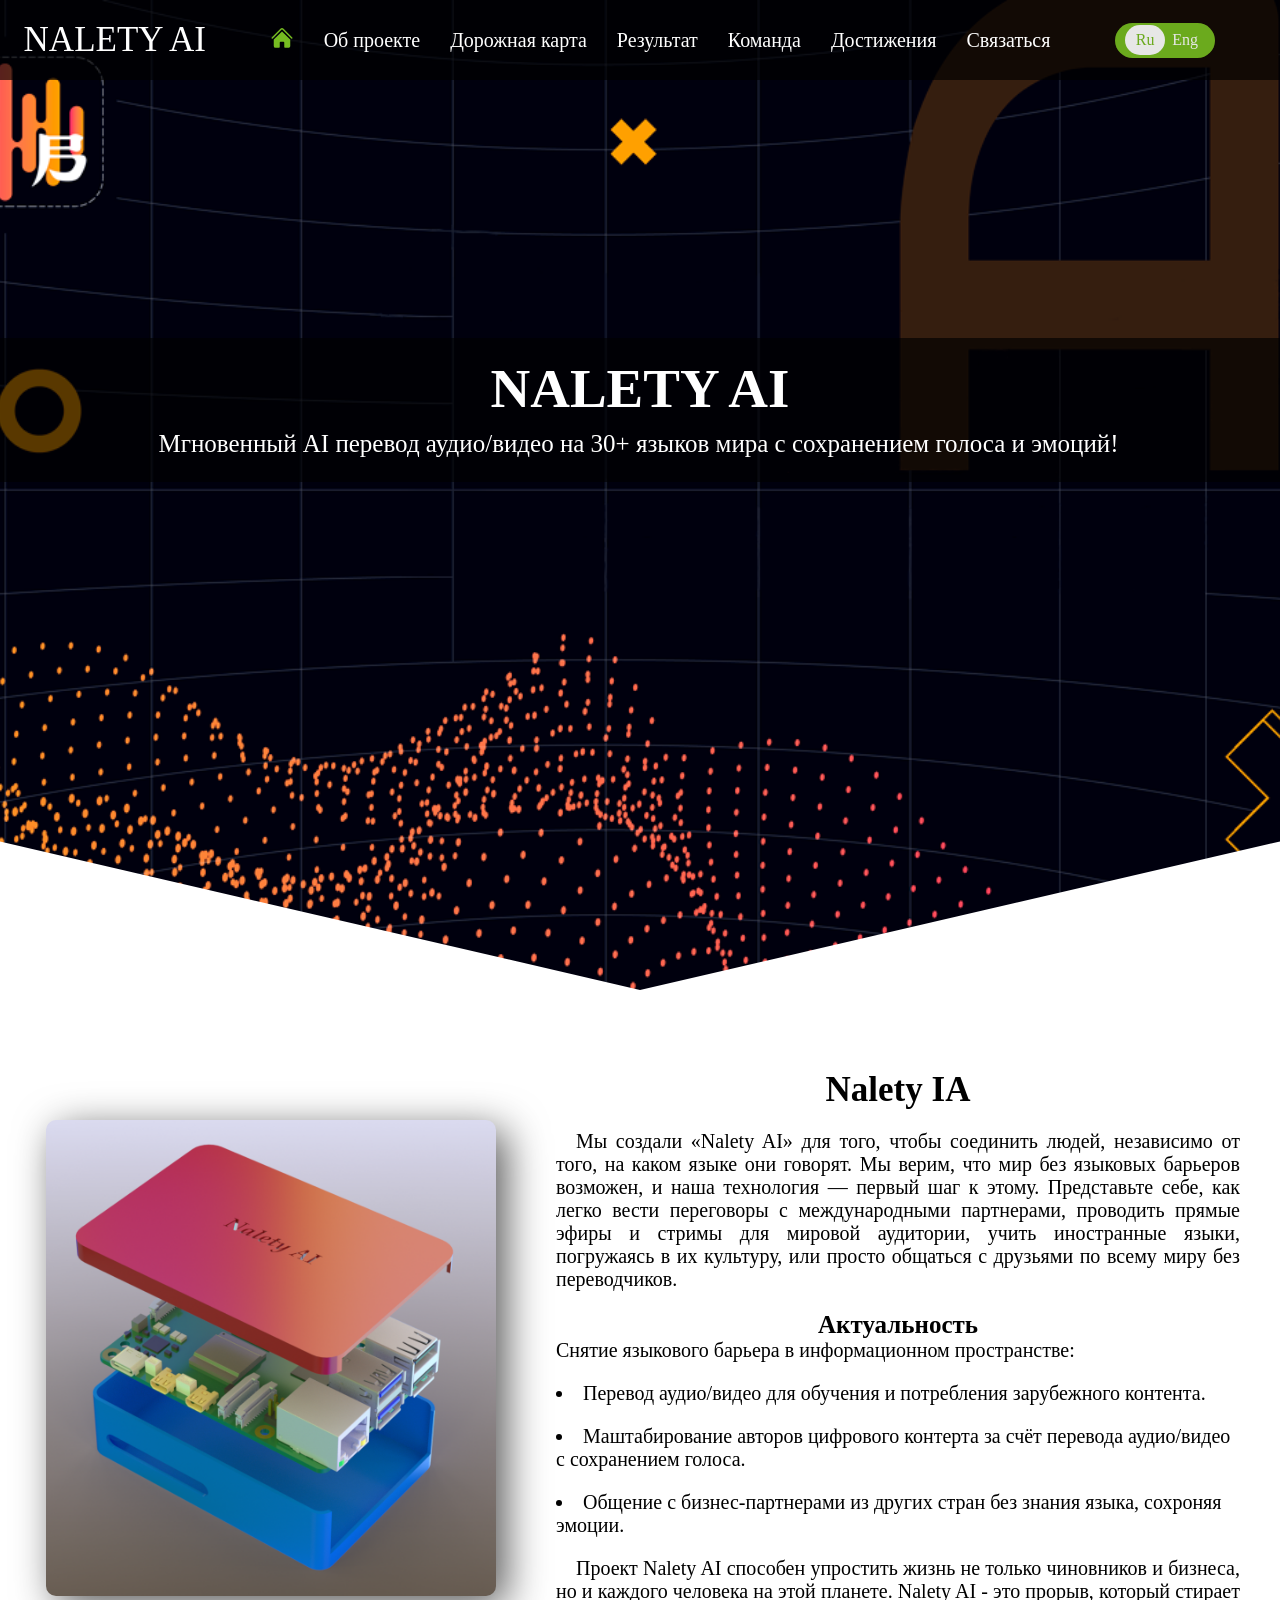
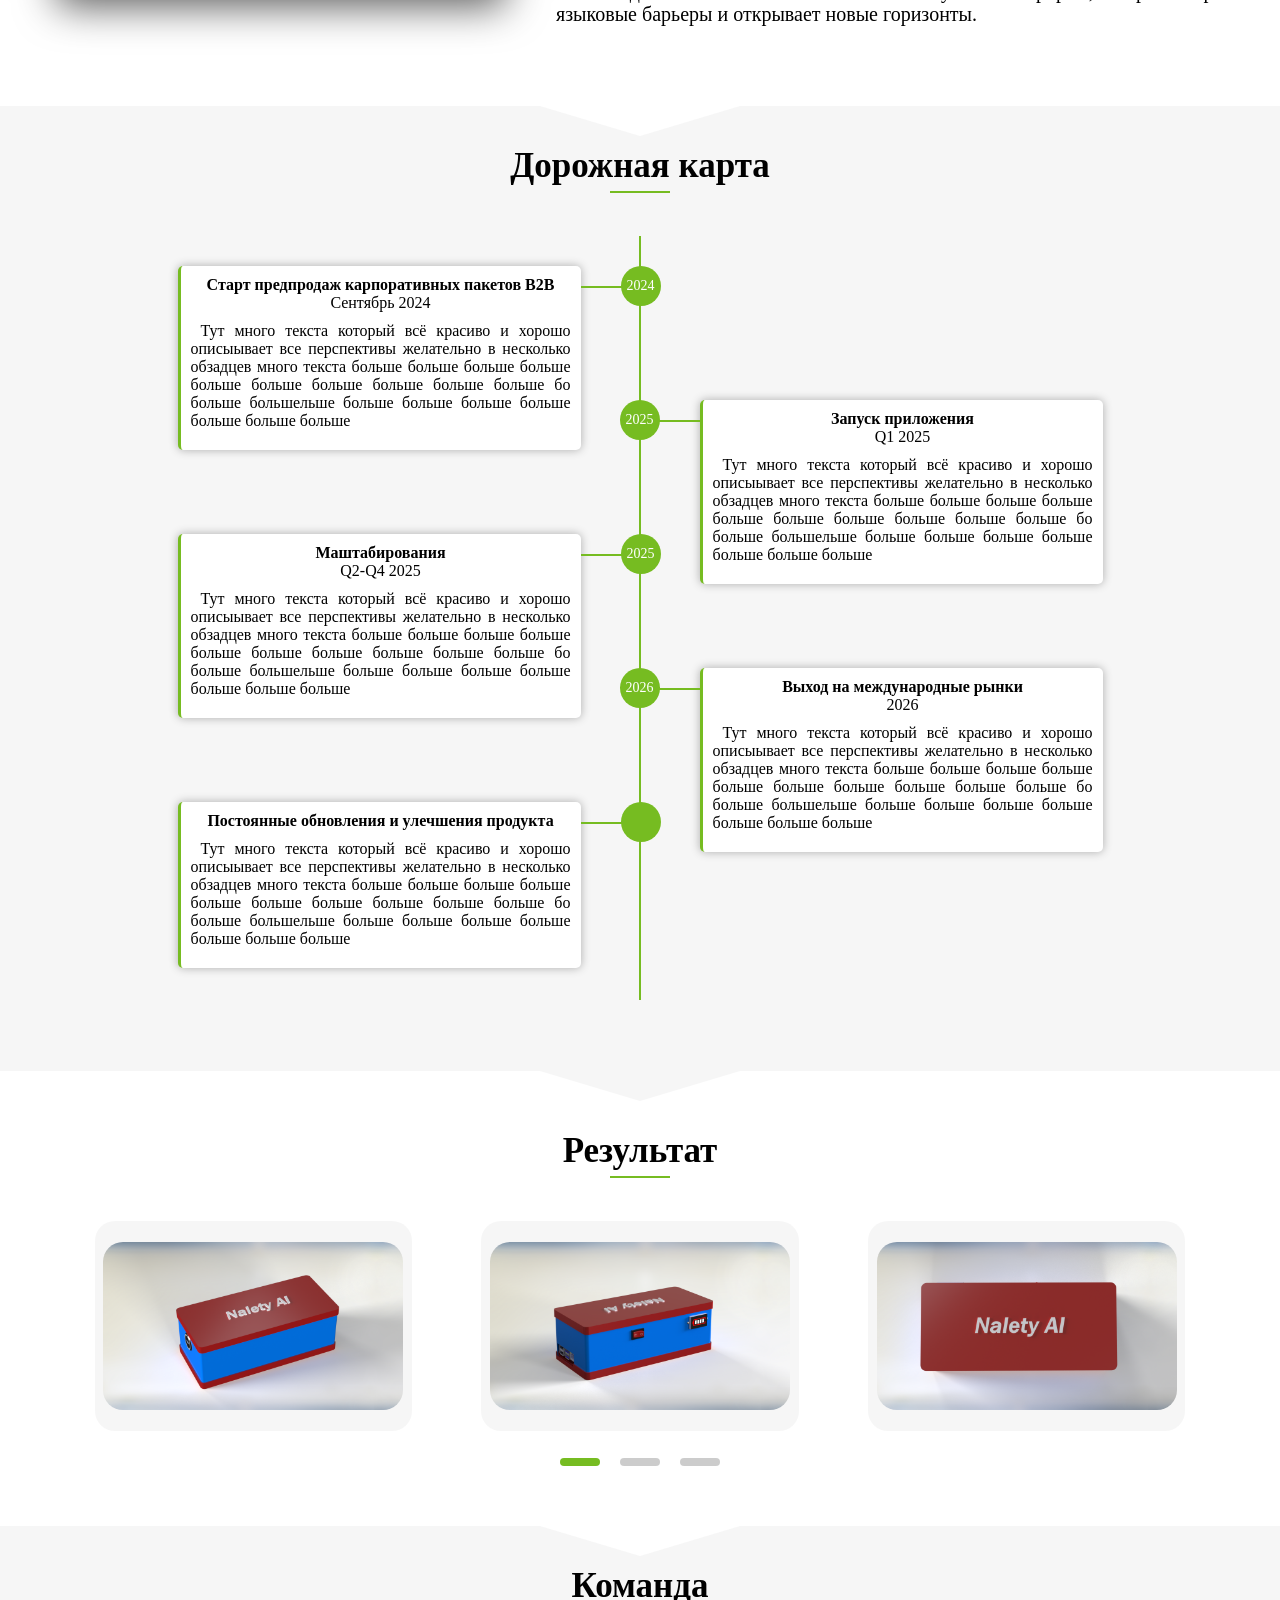
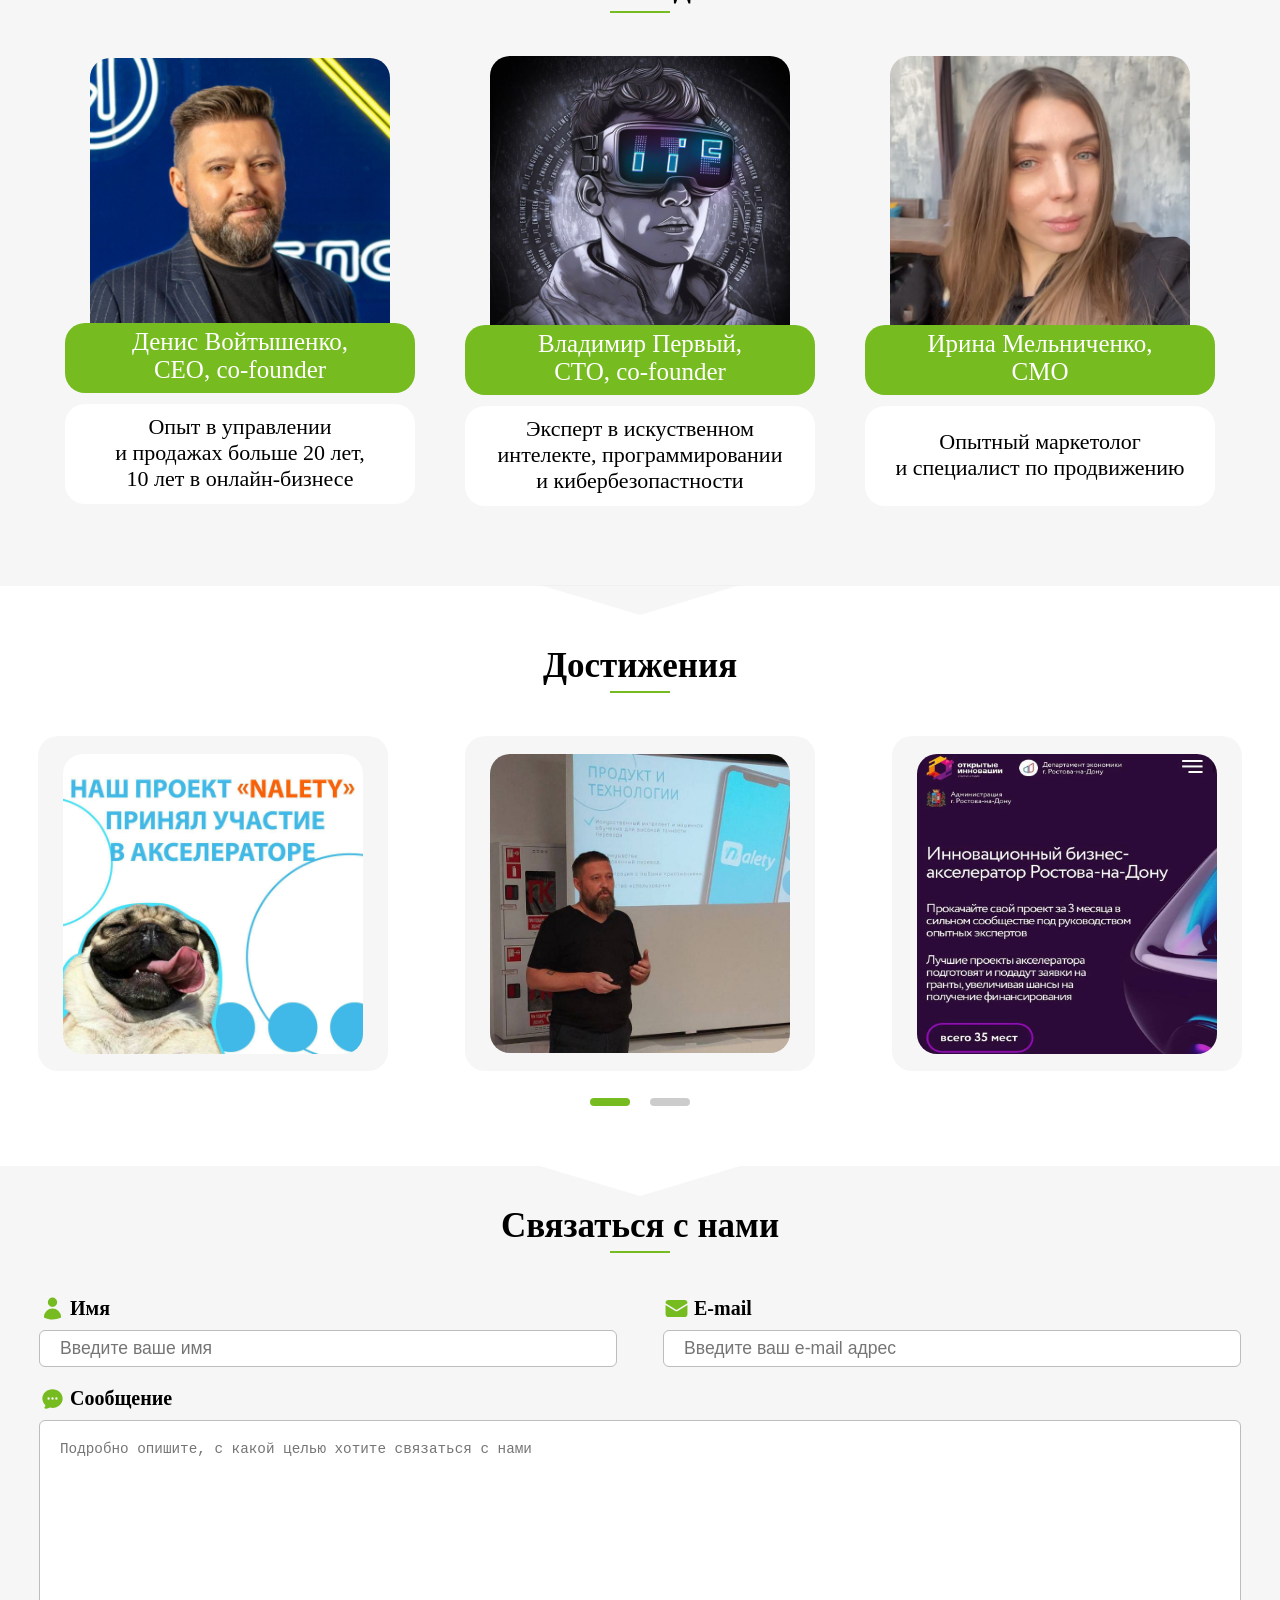
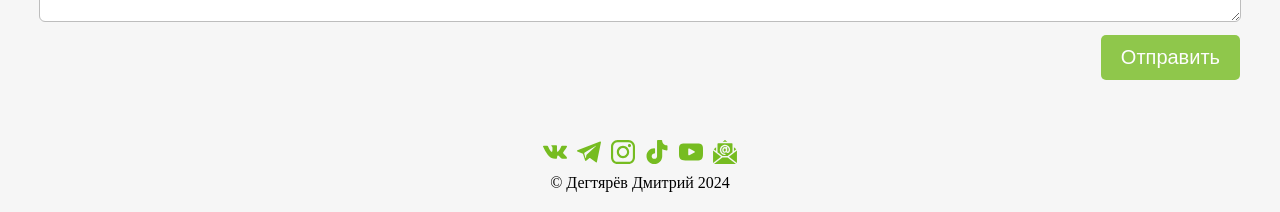
==== nalety.html @ 66f190ee "1.0" ====
<!DOCTYPE html>
<html lang="ru">

<head>
<meta charset="UTF-8">
<meta name="viewport"
      content="width=device-width, initial-scale=1.0, user-scalable=no, maximum-scale=1.0, minimum-scale=1.0">
<title>NALETY</title>
<link rel="stylesheet" href="nalety.css"/>
<link href="img/favicon.jpg" rel="shortcut icon" type="image/x-icon"/>
</head>

<body>
<div class="header_top">
<a class="logo center" href="#home">NALETY&nbsp;AI</a>
<nav class="navigation">
<ul class="menu center">
<li class="menu_element center"><a class ="menu_link active" href="#home">
<svg xmlns="http://www.w3.org/2000/svg" viewBox="0 0 24 24" fill="currentColor" class="size-6 home">
  <path d="M11.47 3.841a.75.75 0 0 1 1.06 0l8.69 8.69a.75.75 0 1 0 1.06-1.061l-8.689-8.69a2.25 2.25 0 0 0-3.182 0l-8.69 8.69a.75.75 0 1 0 1.061 1.06l8.69-8.689Z" />
  <path d="m12 5.432 8.159 8.159c.03.03.06.058.091.086v6.198c0 1.035-.84 1.875-1.875 1.875H15a.75.75 0 0 1-.75-.75v-4.5a.75.75 0 0 0-.75-.75h-3a.75.75 0 0 0-.75.75V21a.75.75 0 0 1-.75.75H5.625a1.875 1.875 0 0 1-1.875-1.875v-6.198a2.29 2.29 0 0 0 .091-.086L12 5.432Z" />
</svg>
</a></li>
<li class="menu_element center"><a class ="menu_link" href="#about_project">Об&nbsp;проекте</a></li>
<li class="menu_element center"><a class ="menu_link" href="#map">Дорожная карта</a></li>
<li class="menu_element center"><a class ="menu_link" href="#result">Результат</a></li>
<li class="menu_element center"><a class ="menu_link" href="">Команда</a></li>
<li class="menu_element center"><a class ="menu_link" href="#achievements">Достижения</a></li>
<li class="menu_element center"><a class ="menu_link" href="#contact">Связаться</a></li>
</ul>
</nav>
<div class="switcher_wrapper center">
<input type="checkbox" id="lang" checked />
<label for="lang" class="switcher">
<span>Ru</span>
<span>Eng</span>
</label>
</div>
</div>

<header class="header" id="home">

<div class="header_center">
<div class="header_wrapper">
<h1 class="name">NALETY AI</h1>
<p class="description">Мгновенный AI перевод аудио/видео на 30+ языков мира с сохранением голоса и эмоций!</p>
</div>
</div>
</header>

<section class="about_project" id="about_project">
<div class="left center"><img src="img/project.png" alt="Фото проекта" class="project_img"/></div>
<div class="right">
<h2 class="about_project_title center">Nalety IA</h2>
<p class="about_project_description">  Мы создали «Nalety AI» для того, чтобы соединить людей, независимо от того, на каком языке они говорят. Мы верим, что мир без языковых барьеров возможен, и наша технология — первый шаг к этому. Представьте себе, как легко вести переговоры с международными партнерами, проводить прямые эфиры и стримы для мировой аудитории, учить иностранные языки, погружаясь в их культуру, или просто общаться с друзьями по всему миру без переводчиков.</p>
<b class="project_relevance center">Актуальность</b>
<p class="relevance_description">Снятие языкового барьера в информационном пространстве:</p>
<ul class="relevance_list">
<li class="relevance_element">Перевод аудио/видео для обучения и потребления зарубежного контента.</li>
<li class="relevance_element">Маштабирование авторов цифрового контерта за счёт перевода аудио/видео с сохранением голоса.</li>
<li class="relevance_element">Общение с бизнес-партнерами из других стран без знания языка, сохроняя эмоции.</li>
</ul>
<p class="about_project_description">Проект Nalety AI способен упростить жизнь не только чиновников и бизнеса, но и каждого человека на этой планете. Nalety AI - это прорыв, который стирает языковые барьеры и открывает новые горизонты.</p>
</div>
</section>

<section class="map grey" id="map">
<h2 class="second_title">Дорожная карта</h2>
<div class="map_wrapper center">
<div class="map_element left" data-year="2024">
<b class="center">Старт предпродаж карпоративных пакетов B2B</b>
<div class="map_data center">Cентябрь 2024</div>
<div class="map_content">Тут много текста который всё красиво и хорошо описыывает все перспективы желательно в несколько обзадцев много текста больше больше больше больше больше больше больше больше больше больше бо больше большельше больше больше больше больше больше больше больше</div>
</div>
<div class="map_element right" data-year="2025">
<b class="center">Запуск приложения</b>
<div class="map_data center">Q1 2025</div>
<div class="map_content">Тут много текста который всё красиво и хорошо описыывает все перспективы желательно в несколько обзадцев много текста больше больше больше больше больше больше больше больше больше больше бо больше большельше больше больше больше больше больше больше больше</div>
</div>
<div class="map_element left" data-year="2025">
<b class="center">Маштабирования</b>
<div class="map_data center">Q2-Q4 2025</div>
<div class="map_content">Тут много текста который всё красиво и хорошо описыывает все перспективы желательно в несколько обзадцев много текста больше больше больше больше больше больше больше больше больше больше бо больше большельше больше больше больше больше больше больше больше</div>
</div>
<div class="map_element right" data-year="2026">
<b class="center">Выход на международные рынки</b>
<div class="map_data center">2026</div>
<div class="map_content">Тут много текста который всё красиво и хорошо описыывает все перспективы желательно в несколько обзадцев много текста больше больше больше больше больше больше больше больше больше больше бо больше большельше больше больше больше больше больше больше больше</div>
</div>
<div class="map_element left" data-year="">
<b class="center">Постоянные обновления и улечшения продукта</b>
<div class="map_data center"></div>
<div class="map_content">Тут много текста который всё красиво и хорошо описыывает все перспективы желательно в несколько обзадцев много текста больше больше больше больше больше больше больше больше больше больше бо больше большельше больше больше больше больше больше больше больше</div>
</div>
</div>
</section>

<section class="result" id="result">
<h2 class="second_title">Результат</h2>
<div class="result_list slider">
<input type="radio" class="slider_input" id="slider_result1" name="slider_result" checked />
<input type="radio" class="slider_input" id="slider_result2" name="slider_result"/>
<input type="radio" class="slider_input" id="slider_result3" name="slider_result"/>
<div class="result_view slider_wrapper">
<a href="img/result1.png" target="_blank" class="result_element slider_link center"><img class="result_img slider_img" src="img/result1.png" alt=""></a>
<a href="img/result2.png" target="_blank" class="result_element slider_link center"><img class="result_img slider_img" src="img/result2.png" alt=""></a>
<a href="img/result3.png" target="_blank" class="result_element slider_link center"><img class="result_img slider_img" src="img/result3.png" alt=""></a>
</div>
<div class="result_view slider_wrapper">
<a href="img/result4.png" target="_blank" class="result_element slider_link center"><img class="result_img slider_img" src="img/result4.png" alt=""></a>
<a href="img/result5.png" target="_blank" class="result_element slider_link center"><img class="result_img slider_img" src="img/result5.png" alt=""></a>
<a href="img/result6.png" target="_blank" class="result_element slider_link center"><img class="result_img slider_img" src="img/result6.png" alt=""></a>
</div>
<div class="result_view slider_wrapper">
<a href="img/result7.png" target="_blank" class="result_element slider_link center"><img class="result_img slider_img" src="img/result7.png" alt=""></a>
<a href="img/result8.png" target="_blank" class="result_element slider_link center"><img class="result_img slider_img" src="img/result8.png" alt=""></a>
<a href="img/result9.png" target="_blank" class="result_element slider_link center"><img class="result_img slider_img" src="img/result9.png" alt=""></a>
</div>
<div class="slider_controls center">
<label for="slider_result1" class="controls_element"></label>
<label for="slider_result2" class="controls_element"></label>
<label for="slider_result3" class="controls_element"></label>
</div>
</div>
</section>

<section class="team grey">
<h2 class="second_title">Команда</h2>
<div class="team_wrapper center">
<div class="img_wrapper">
<img class="team_img center" src="img/team1.jpg" alt="">
<div class="team_name center">Денис Войтышенко,<br>CEO, co-founder</div>
<div class="team_description">Опыт в управлении<br>и продажах больше 20 лет,<br>10 лет в онлайн-бизнесе</div>
</div>
<div class="img_wrapper">
<img class="team_img" src="img/team2.jpg" alt="">
<div class="team_name center">Владимир Первый,<br>CTO, co-founder</div>
<div class="team_description">Эксперт в искуственном<br>интелекте, программировании<br>и кибербезопастности</div>
</div>
<div class="img_wrapper">
<img class="team_img" src="img/team3.jpg" alt="">
<div class="team_name center">Ирина Мельниченко,<br>CMO</div>
<div class="team_description">Опытный маркетолог<br>и специалист по продвижению</div>
</div>
</div>
</section>

<section class="achievements" id="achievements">
<h2 class="second_title">Достижения</h2>
<div class="achievements_list slider">
<input type="radio" class="slider_input" id="slider_achievements1" name="slider_achievements" checked />
<input type="radio" class="slider_input" id="slider_achievements2" name="slider_achievements"/>
<div class="achievements_view slider_wrapper">
<a href="img/achievements1.jpg" target="_blank" class="achievements_element slider_link center"><img class="achievements_img slider_img" src="img/achievements1.jpg" alt=""></a>
<a href="img/achievements2.jpg" target="_blank" class="achievements_element slider_link center"><img class="achievements_img slider_img" src="img/achievements2.jpg" alt=""></a>
<a href="img/achievements3.jpg" target="_blank" class="achievements_element slider_link center"><img class="achievements_img slider_img" src="img/achievements3.jpg" alt=""></a>
</div>
<div class="achievements_view slider_wrapper">
<a href="img/achievements4.png" target="_blank" class="achievements_element slider_link center"><img class="achievements_img slider_img" src="img/achievements4.png" alt=""></a>
<a href="img/achievements5.png" target="_blank" class="achievements_element slider_link center"><img class="achievements_img slider_img" src="img/achievements5.png" alt=""></a>
<a href="img/achievements6.png" target="_blank" class="achievements_element slider_link center"><img class="achievements_img slider_img" src="img/achievements6.png" alt=""></a>
</div>
<div class="slider_controls center">
<label for="slider_achievements1" class="controls_element"></label>
<label for="slider_achievements2" class="controls_element"></label>
</div>
</div>
</section>

<section class="contact grey" id="contact">
<h2 class="second_title">Связаться с нами</h2>
<form action="" class="contact_form">
<div class="input_wrapper left">
<label class="label" for="name"><b>Имя</b></label>
<input class="input" type="text" id="name" placeholder="Введите ваше имя" required />
</div>
<div class="input_wrapper right">
<label class="label" for="email"><b>E-mail</b></label>
<input class="input" type="email" id="email" placeholder="Введите ваш e-mail адрес" required />
</div>
<div class="cls"></div>
<div class="text_wrapper">
<label class="label" for="message"><b>Сообщение</b></label>
<textarea class="textarea" name="message" id="message" cols="30" rows="10" placeholder="Подробно опишите, с какой целью хотите связаться с нами" required></textarea>
</div>
<button class="submit" type="submit">Отправить</button>
</form>
</section>

<footer class="grey">
<ul class="socials center">
<li class="socials_element"><a target="_blank" class="socials_link" href="https://vk.com/naletyai"><svg id="Capa_1" enable-background="new 0 0 96.496 96.496" viewBox="0 0 96.496 96.496" xmlns="http://www.w3.org/2000/svg"><g><path d="m92.499 65.178c-2.873-3.446-6.254-6.387-9.453-9.51-2.886-2.815-3.068-4.448-.748-7.697 2.532-3.546 5.255-6.956 7.81-10.486 2.385-3.299 4.823-6.589 6.078-10.539.796-2.513.092-3.623-2.485-4.063-.444-.077-.903-.081-1.355-.081l-15.289-.018c-1.883-.028-2.924.793-3.59 2.462-.899 2.256-1.826 4.51-2.897 6.687-2.43 4.936-5.144 9.707-8.949 13.747-.839.891-1.767 2.017-3.169 1.553-1.754-.64-2.271-3.53-2.242-4.507l-.015-17.647c-.34-2.521-.899-3.645-3.402-4.135l-15.882.003c-2.12 0-3.183.819-4.315 2.145-.653.766-.85 1.263.492 1.517 2.636.5 4.121 2.206 4.515 4.849.632 4.223.588 8.463.224 12.703-.107 1.238-.32 2.473-.811 3.629-.768 1.817-2.008 2.187-3.637 1.069-1.475-1.012-2.511-2.44-3.525-3.874-3.809-5.382-6.848-11.186-9.326-17.285-.716-1.762-1.951-2.83-3.818-2.859-4.587-.073-9.175-.085-13.762.004-2.76.052-3.583 1.392-2.459 3.894 4.996 11.113 10.557 21.917 17.816 31.759 3.727 5.051 8.006 9.51 13.534 12.67 6.265 3.582 13.009 4.66 20.112 4.328 3.326-.156 4.325-1.021 4.479-4.336.104-2.268.361-4.523 1.48-6.561 1.098-2 2.761-2.381 4.678-1.137.959.623 1.767 1.416 2.53 2.252 1.872 2.048 3.677 4.158 5.62 6.137 2.437 2.48 5.324 3.945 8.954 3.646l14.052.003c2.264-.148 3.438-2.924 2.138-5.451-.913-1.77-2.111-3.346-3.383-4.871z" fill="#76bc2" style="fill: rgb(118, 188, 33);"></path></svg></a></li>
<li class="socials_element"><a target="_blank" class="socials_link" href="https://t.me/naletyai"><svg version="1.1" id="Layer_1" xmlns="http://www.w3.org/2000/svg" xmlns:xlink="http://www.w3.org/1999/xlink" x="0px" y="0px" viewBox="0 0 300 300" style="enable-background:new 0 0 300 300;" xml:space="preserve"><g id="XMLID_496_"><path id="XMLID_497_" d="M5.299,144.645l69.126,25.8l26.756,86.047c1.712,5.511,8.451,7.548,12.924,3.891l38.532-31.412 c4.039-3.291,9.792-3.455,14.013-0.391l69.498,50.457c4.785,3.478,11.564,0.856,12.764-4.926L299.823,29.22 c1.31-6.316-4.896-11.585-10.91-9.259L5.218,129.402C-1.783,132.102-1.722,142.014,5.299,144.645z M96.869,156.711l135.098-83.207 c2.428-1.491,4.926,1.792,2.841,3.726L123.313,180.87c-3.919,3.648-6.447,8.53-7.163,13.829l-3.798,28.146 c-0.503,3.758-5.782,4.131-6.819,0.494l-14.607-51.325C89.253,166.16,91.691,159.907,96.869,156.711z" fill="#000000" style="fill: rgb(118, 188, 33);"></path></g></svg></a></li>
<li class="socials_element"><a target="_blank" class="socials_link" href="https://www.instagram.com/naletyai/"><svg version="1.1" id="Layer_1" xmlns="http://www.w3.org/2000/svg" xmlns:xlink="http://www.w3.org/1999/xlink" x="0px" y="0px" viewBox="0 0 169.063 169.063" style="enable-background:new 0 0 169.063 169.063;" xml:space="preserve"><g><path d="M122.406,0H46.654C20.929,0,0,20.93,0,46.655v75.752c0,25.726,20.929,46.655,46.654,46.655h75.752 c25.727,0,46.656-20.93,46.656-46.655V46.655C169.063,20.93,148.133,0,122.406,0z M154.063,122.407 c0,17.455-14.201,31.655-31.656,31.655H46.654C29.2,154.063,15,139.862,15,122.407V46.655C15,29.201,29.2,15,46.654,15h75.752 c17.455,0,31.656,14.201,31.656,31.655V122.407z" fill="#000000" style="fill: rgb(118, 188, 33);"></path><path d="M84.531,40.97c-24.021,0-43.563,19.542-43.563,43.563c0,24.02,19.542,43.561,43.563,43.561s43.563-19.541,43.563-43.561 C128.094,60.512,108.552,40.97,84.531,40.97z M84.531,113.093c-15.749,0-28.563-12.812-28.563-28.561 c0-15.75,12.813-28.563,28.563-28.563s28.563,12.813,28.563,28.563C113.094,100.281,100.28,113.093,84.531,113.093z" fill="#000000" style="fill: rgb(118, 188, 33);"></path><path d="M129.921,28.251c-2.89,0-5.729,1.17-7.77,3.22c-2.051,2.04-3.23,4.88-3.23,7.78c0,2.891,1.18,5.73,3.23,7.78 c2.04,2.04,4.88,3.22,7.77,3.22c2.9,0,5.73-1.18,7.78-3.22c2.05-2.05,3.22-4.89,3.22-7.78c0-2.9-1.17-5.74-3.22-7.78 C135.661,29.421,132.821,28.251,129.921,28.251z" fill="#000000" style="fill: rgb(118, 188, 33);"></path></g></svg></a></li>
<li class="socials_element"><a target="_blank" class="socials_link" href="https://www.tiktok.com/@naletyai"><svg viewBox="-32 0 512 512" xmlns="http://www.w3.org/2000/svg"><path d="m432.734375 112.464844c-53.742187 0-97.464844-43.722656-97.464844-97.464844 0-8.285156-6.714843-15-15-15h-80.335937c-8.28125 0-15 6.714844-15 15v329.367188c0 31.59375-25.707032 57.296874-57.300782 57.296874s-57.296874-25.703124-57.296874-57.296874c0-31.597657 25.703124-57.300782 57.296874-57.300782 8.285157 0 15-6.714844 15-15v-80.335937c0-8.28125-6.714843-15-15-15-92.433593 0-167.632812 75.203125-167.632812 167.636719 0 92.433593 75.199219 167.632812 167.632812 167.632812 92.433594 0 167.636719-75.199219 167.636719-167.632812v-145.792969c29.851563 15.917969 63.074219 24.226562 97.464844 24.226562 8.285156 0 15-6.714843 15-15v-80.335937c0-8.28125-6.714844-15-15-15zm0 0" fill="#000000" style="fill: rgb(118, 188, 33);"></path></svg></a></li>
<li class="socials_element"><a target="_blank" class="socials_link" href="https://www.youtube.com/@NaletyAI"><svg version="1.1" id="Layer_1" xmlns="http://www.w3.org/2000/svg" xmlns:xlink="http://www.w3.org/1999/xlink" x="0px" y="0px" viewBox="0 0 310 310" style="enable-background:new 0 0 310 310;" xml:space="preserve"><g id="XMLID_822_"><path id="XMLID_823_" d="M297.917,64.645c-11.19-13.302-31.85-18.728-71.306-18.728H83.386c-40.359,0-61.369,5.776-72.517,19.938 C0,79.663,0,100.008,0,128.166v53.669c0,54.551,12.896,82.248,83.386,82.248h143.226c34.216,0,53.176-4.788,65.442-16.527 C304.633,235.518,310,215.863,310,181.835v-53.669C310,98.471,309.159,78.006,297.917,64.645z M199.021,162.41l-65.038,33.991 c-1.454,0.76-3.044,1.137-4.632,1.137c-1.798,0-3.592-0.484-5.181-1.446c-2.992-1.813-4.819-5.056-4.819-8.554v-67.764 c0-3.492,1.822-6.732,4.808-8.546c2.987-1.814,6.702-1.938,9.801-0.328l65.038,33.772c3.309,1.718,5.387,5.134,5.392,8.861 C204.394,157.263,202.325,160.684,199.021,162.41z" fill="#000000" style="fill: rgb(118, 188, 33);"></path></g></svg></a></li>
<li class="socials_element"><a target="_blank" class="socials_link" href="mailto:naletyai@gmail.com"><svg id="Capa_1" enable-background="new 0 0 512 512" viewBox="0 0 512 512" xmlns="http://www.w3.org/2000/svg"><g><path d="m1 224.336v265.327l170.567-132.663z" fill="#000000" style="fill: rgb(118, 188, 33);"></path><path d="m446 155.31v81.576l50.373-39.179z" fill="#000000" style="fill: rgb(118, 188, 33);"></path><path d="m265.659 3.523c-5.582-4.697-13.736-4.697-19.318 0l-39.775 33.477h98.867z" fill="#000000" style="fill: rgb(118, 188, 33);"></path><path d="m66 155.31-50.373 42.397 50.373 39.179z" fill="#000000" style="fill: rgb(118, 188, 33);"></path><path d="m201.146 372-180 140h469.708l-180-140z" fill="#000000" style="fill: rgb(118, 188, 33);"></path><path d="m340.432 357 170.568 132.664v-265.329z" fill="#000000" style="fill: rgb(118, 188, 33);"></path><path d="m252.219 179.364c-12.167 0-24.752 11.83-24.752 31.626 0 20.126 12.276 33.646 23.742 33.646 12.074 0 21.975-14.127 22.687-31.889l.019-3.771c-.539-17.524-9.308-29.612-21.696-29.612z" fill="#000000" style="fill: rgb(118, 188, 33);"></path><path d="m310.854 342 105.146-81.781v-178.219c0-8.284-6.716-15-15-15h-290c-8.284 0-15 6.716-15 15v178.22l105.146 81.78zm-160.596-102.092c-7.163-27.235-3.561-55.947 10.144-80.846 13.699-24.89 36.023-43.302 62.86-51.845 28.313-9.015 58.376-6.359 84.647 7.478 26.275 13.838 45.471 37.114 54.05 65.541.047.154.091.31.132.466 5.702 21.36 4.014 41.524-5.474 65.379-6.413 16.124-22.136 33.354-47.031 33.354-9.032 0-17.693-3.704-24.387-10.431-1.584-1.592-3.011-3.326-4.289-5.163-8.407 6.838-18.602 10.794-29.7 10.794-14.498 0-28.594-7.038-38.673-19.31-9.718-11.832-15.069-27.577-15.069-44.336 0-16.834 5.694-32.411 16.034-43.86 10.196-11.29 24.309-17.766 38.718-17.766 7.925 0 15.456 1.889 22.223 5.448 1.312-6.953 7.407-12.206 14.726-12.206h.076c8.284.041 14.967 6.79 14.926 15.074l-.413 83.335c-.013 2.559.999 5.111 2.707 6.827.591.595 1.783 1.592 3.121 1.592 12.104 0 17.428-10.099 19.154-14.44 7.007-17.617 8.335-31.488 4.427-46.324-6.273-20.566-20.2-37.405-39.237-47.431-19.104-10.062-40.972-11.991-61.568-5.436-40.599 12.924-63.919 55.3-53.09 96.474 8.992 34.192 39.899 58.753 75.16 59.729 8.28.229 14.809 7.128 14.579 15.409-.225 8.14-6.895 14.585-14.986 14.585-.141 0-.281-.002-.423-.006-23.245-.643-46.191-8.9-64.612-23.252-19.138-14.908-32.53-35.252-38.732-58.833z" fill="#000000" style="fill: rgb(118, 188, 33);"></path></g></svg></a></li>
</ul>
<p class="footer_about center">&copy;&nbsp;Дегтярёв&nbsp;Дмитрий&nbsp;2024</p>
</footer>
</body>

</html>
---- nalety.css ----
@charset "utf-8";:root{	--color-green: #76bc21;}*{   margin: 0;   padding: 0;   outline: none;   background-image: none;   text-decoration: none;   list-style: none;}a{	color: var(--color-green);	transition: opacity .25s ease;}a:hover:not(.logo){	opacity: 0.7;	color: var(--color-green);}.center{	display: flex;	align-items: center;	justify-content: center;}.grey{	background-color: rgb(225,225,225,.3);}/*Header*/.header{	height: 110vh;	background: url("img/background.png")no-repeat center;	background-size: cover;	clip-path: polygon(0 0, 100% 0, 100% 85%, 50% 100%, 0% 85%);	position: relative;	bottom: 80px;}.header_top{	color: white;	height: 80px;	display: flex;	align-items: center;	justify-content: space-evenly;	background: rgb(0,0,0,65%);	position: sticky;	top: 0;	z-index: 2;}.header_top a.active{	color:var(--color-green);}.menu_element{	margin-right: 30px;	font-size: 20px;}.menu_element:last-child{	margin-right: 0;}.menu_link{    color: white;}	.logo{	font-size: 35px;	margin-right: 40px;	color: white;	width: 183px;}.home,.socials_element{	width: 24px;	height: 24px;}.switcher{	/*margin-left: 40px;*/}.header_center{	color: white;	display: flex;	flex-direction: column;	align-items: center;	justify-content: center;	height: calc(100vh - 80px);}.header_wrapper{background: rgb(0,0,0,65%);	width: 100%;text-align: center;padding: 10px 0 20px;}.switcher_wrapper{	width: 183px;	}.switcher{	position: relative;	display: flex;	align-items: center;	height: 35px;	background: var(--color-green);	border-radius: 20px;	padding: 0 10px;	width: 80px;	cursor: pointer;	opacity: .9;	transition: opacity 0.25s ease;}.switcher:hover{	opacity: 1;}.switcher:before{	content: "";	width: 40px;	height: 30px;	background: white;	position: absolute;	z-index: 1;	border-radius: 20px;	left: 50px;	transition: left .25s ease-in-out;}#lang:checked+.switcher:before{	left: 10px;}#lang:checked+.switcher span:first-child{	color: var(--color-green);}#lang:checked+.switcher span:last-child{	color: white;}.switcher span{	flex: 1 1 50%;	text-align: center;	z-index: 2;	color: var(--color-green);	transition: color .25s ease-in-out;}.switcher span:first-child{	color: white;}#lang{	display: none;}.name{	font-size: 55px;	line-height: 82px;}.description{	font-size: 25px;	display: inline-block;	white-space: nowrap;	overflow: hidden;	width: 77ch;	border-right: 3px solid transparent;	animation: cursor .75s 7, print_text 4s steps(77);}/*Анимации*/@keyframes cursor{	from{		border-color: transparent;	}	50%{		border-color: white;	}	to{		border-color: transparent;	}}@keyframes print_text{	from{		width:0;	}}/*Об проекте*/.about_project{	display: flex;	margin: 0 auto;    max-width: 1200px;	padding-bottom: 60px;}.about_project .left{	flex: 1 1 40%;	padding-right: 60px;}.about_project .right{	flex: 1 1 60%;}.project_img{	display:block;	width: 450px;	margin-left: auto;	border-radius: 10px;	filter: drop-shadow(10px 10px 20px rgb(0,0,0,65%));}.about_project_title{	font-size: 35px;	margin-bottom: 20px;}.about_project_description{	font-size: 20px;	margin-bottom: 20px;	text-indent: 20px;	text-align: justify;}.project_relevance{	font-size: 25px;}.relevance_description{	font-size: 20px;	margin-bottom: 20px;	text-align: justify;}.relevance_element{	font-size: 20px;	margin-bottom: 20px;	list-style: inside;}/*Дорожная карта*/.map{	height: 925px;	padding: 40px 0 0;	position: relative;}.map:before,.map:after{	content: "";	border: 100px solid transparent;	left: calc(50% - 100px);	position: absolute;	//border-top: 30px solid red;}.map:before{	border-top: 30px solid white;	top: 0;}.map:after{	border-top: 30px solid rgb(225,225,225,.3);	bottom: -129.5px;}.map_wrapper{	position: relative;	flex-direction: column;	width: 925px;	margin: 0 auto;	padding-top: 30px;}.map_wrapper:before{	content: "";	position: absolute;	display: inline-block;	width: 2px;	height: 82%;	top: 0;	background: var(--color-green);;}.map_element{	position: relative;	width: 400px;	padding: 10px 0;	background: white;	box-shadow: 0 0 10px rgb(0 0 0 / 0.3);	border-radius: 5px;	border-left: 3px solid var(--color-green);	animation-timing-function: ease-out;	animation-duration: 2s;}.map_element:before{	content: "";	position: absolute;	display: inline-block;	width: 42px;	height: 2px;	background: var(--color-green);	top:20px;}.map_element:after{	content: attr(data-year);	position: absolute;	top: 0;	display: inline-flex;	align-items: center;	justify-content: center;	width: 40px;	height: 40px;	border-radius: 50%;	background: var(--color-green);	font-size: 14px;	color: white;}.map_element:nth-of-type(2){	top: -50px;}.map_element:nth-of-type(3){	top: -100px;}.map_element:nth-of-type(4){	top: -150px;}.map_element:nth-of-type(5){	top: -200px;}.map_element.left:before{	right: -42px;}.map_element.left:after{	right: -80px;}.map_element.left{	margin-right: auto;	animation-name: map_animation_left;}.map_element.right:before{	left: -44px;}.map_element.right:after{	left: -83px;}.map_element.right{	margin-left: auto;	animation-name: map_animation_right;}.map_content{	text-align: justify;	text-indent: 10px;	margin: 10px;}.second_title{	font-size: 35px;	text-align: center;	margin-bottom: 50px;	position: relative;}.second_title:after{	content: "";	display: inline-block;	width: 60px;	height: 2px;	background-color: var(--color-green);	position: absolute;	bottom: -7px;	left: calc(50% - 30px);}@keyframes map_animation_left{	0%{		transform: translateX(calc(0px - 110vw / 2));	}	90%{		transform: translateX(3px);	}	100%{		transform: translateX(0);	}}@keyframes map_animation_right{	0%{		transform: translateX(calc(110vw / 2));	}	90%{		transform: translateX(-3px);	}	100%{		transform: translateX(0);	}}/*Результатыт*/.result{	padding: 60px;}.result_list{	min-height: 245px;}.result_view{	max-height: 210px}/*Команда*/.team{	padding: 40px 0;	position: relative;	height: 580px;}.team_wrapper{	gap: 100px;}.img_wrapper{		position: relative;}.img_wrapper:after{	content: "";	position: absolute;	width: 350px;	height: 70px;	border-radius: 20px;	background: var(--color-green);	bottom: 98px;	left: -25px;}.team_name{	color: white;	text-align: center;	font-size: 25px;	position: relative;	z-index: 1;	top: -30px;}.team_description{	width: 300px;	height: 77px;	top: auto;	border-radius: 20px;	position: relative;	font-size: 22px;	display: inline-grid;	align-items: center;	text-align: center;	z-index: 1;}.team_name:after{	content: "";	position: absolute;	width: 350px;	height: 100px;	border-radius: 20px;	background: white;	bottom: -120px;	left: -25px;}.team_img{	width: 100%;	max-width: 300px;	max-height: 300px;	border-radius: 20px;}.team:before,.team:after{	content: "";	border: 100px solid transparent;	left: calc(50% - 100px);	position: absolute;	//border-top: 30px solid red;}.team:before{	border-top: 30px solid white;	top: 0;}.team:after{	border-top: 30px solid rgb(225,225,225,.3);	bottom: -129px;}/*Достижения*/.achievements{	padding: 60px 0;}.achievements_list{	min-height: 370px;}.achievements_view{	max-height: 335px}/*Связаться*/.contact{	padding: 40px 0;	position: relative;}.contact_form{	width: 100%;	max-width: 1200px;	margin: 0 auto;}.input_wrapper{	width: 48%;	display: inline-block;}.input_wrapper.left{	float: left;}.input_wrapper.right{	float: right;}.label{	display: flex;	align-items: center;	font-size: 20px;	position: relative;	margin-bottom: 10px;}.label:before{	content: "";	position: relative;	display: inline-flex;	align-items: center;	justify-content: center;	width: 25px;	height: 25px;	margin-right: 5px;}.label[for="name"]:before {    background-image: url('data:image/svg+xml,<svg xmlns="http://www.w3.org/2000/svg" viewBox="0 0 24 24" fill="%2376bc21" class="w-6 h-6"><path fill-rule="evenodd" d="M7.5 6a4.5 4.5 0 119 0 4.5 4.5 0 01-9 0zM3.751 20.105a8.25 8.25 0 0116.498 0 .75.75 0 01-.437.695A18.683 18.683 0 0112 22.5c-2.786 0-5.433-.608-7.812-1.7a.75.75 0 01-.437-.695z" clip-rule="evenodd" /></svg>');}.label[for="email"]:before {    background-image: url('data:image/svg+xml,<svg xmlns="http://www.w3.org/2000/svg" viewBox="0 0 24 24" fill="%2376bc21" class="w-6 h-6"><path d="M1.5 8.67v8.58a3 3 0 003 3h15a3 3 0 003-3V8.67l-8.928 5.493a3 3 0 01-3.144 0L1.5 8.67z" /><path d="M22.5 6.908V6.75a3 3 0 00-3-3h-15a3 3 0 00-3 3v.158l9.714 5.978a1.5 1.5 0 001.572 0L22.5 6.908z" /></svg>');}.label[for="message"]:before {    background-image: url('data:image/svg+xml,<svg xmlns="http://www.w3.org/2000/svg" viewBox="0 0 24 24" fill="%2376bc21" class="w-6 h-6"><path fill-rule="evenodd" d="M4.804 21.644A6.707 6.707 0 006 21.75a6.721 6.721 0 003.583-1.029c.774.182 1.584.279 2.417.279 5.322 0 9.75-3.97 9.75-9 0-5.03-4.428-9-9.75-9s-9.75 3.97-9.75 9c0 2.409 1.025 4.587 2.674 6.192.232.226.277.428.254.543a3.73 3.73 0 01-.814 1.686.75.75 0 00.44 1.223zM8.25 10.875a1.125 1.125 0 100 2.25 1.125 1.125 0 000-2.25zM10.875 12a1.125 1.125 0 112.25 0 1.125 1.125 0 01-2.25 0zm4.875-1.125a1.125 1.125 0 100 2.25 1.125 1.125 0 000-2.25z" clip-rule="evenodd" /></svg>');}.input, .textarea{	border: none;	border-radius: 5px;	outline: 1px solid #bdbdbd;	box-sizing: border-box;	width: 100%;	font-size: 1.1em;}.input:focus, .textarea:focus{	outline: 1px solid var(--color-green);}.input{	padding: 5px 5px 5px 20px;	height: 35px;}.cls{	clear: both;}.text_wrapper{	margin-top: 20px;}.textarea{	max-width: 100%;	min-width: 100%;	padding: 20px;	min-height: 60px;}.submit{	display: block;	height: 45px;	padding: 10px 20px;	border: none;	background: var(--color-green);	color: white;	cursor: pointer;	border-radius: 5px;	margin-top: 10px;	opacity: .8;	transition: opacity .25s ease;	margin-left: auto;	font-size: 20px;}.submit:hover{	opacity: 1;}.contact:before{	content: "";	border: 100px solid transparent;	left: calc(50% - 100px);	position: absolute;	//border-top: 30px solid red;}.contact:before{	border-top: 30px solid white;	top: 0;}/*Слайдер*/.slider{	max-width: 100%;	height: auto;	display: flex;	overflow-x: hidden;	position: relative;}.slider_input{	display: none;}.slider_wrapper{	display: flex;	flex: 1 1 100%;	justify-content: space-between;	min-width: 100%;	transition: all .5s ease;}.slider_link{	flex: 1 1 33%;	margin: 0 3%;	padding: 20px 0;	border-radius: 20px;	background: rgb(225,225,225,.3);}.slider_img{	width: 100%;	max-width: 300px;	max-height: 300px;	border-radius: 20px;}.slider_controls{	position: absolute;    bottom: 0;	width: 100%;	gap: 20px;}.controls_element{	display: inline-block;	width: 40px;	height: 8px;	border-radius: 8px;	background: rgb(0 0 0 / 20%);	cursor: pointer;	transition: all .25s ease;}.controls_element:hover,.slider_input:nth-of-type(1):checked ~ .slider_controls .controls_element:nth-of-type(1),.slider_input:nth-of-type(2):checked ~ .slider_controls .controls_element:nth-of-type(2),.slider_input:nth-of-type(3):checked ~ .slider_controls .controls_element:nth-of-type(3){	background: var(--color-green);}.slider_input:nth-of-type(1):checked ~ .slider_wrapper:first-of-type {    margin-left: 0;}.slider_input:nth-of-type(2):checked ~ .slider_wrapper:first-of-type {    margin-left: -100%;}.slider_input:nth-of-type(3):checked ~ .slider_wrapper:first-of-type {    margin-left: -200%;}/*footer*/footer{	padding: 20px 0;}.socials_element{	margin:0 10px 10px 0;	}.socials_element:last-child{	margin-right: 0;}
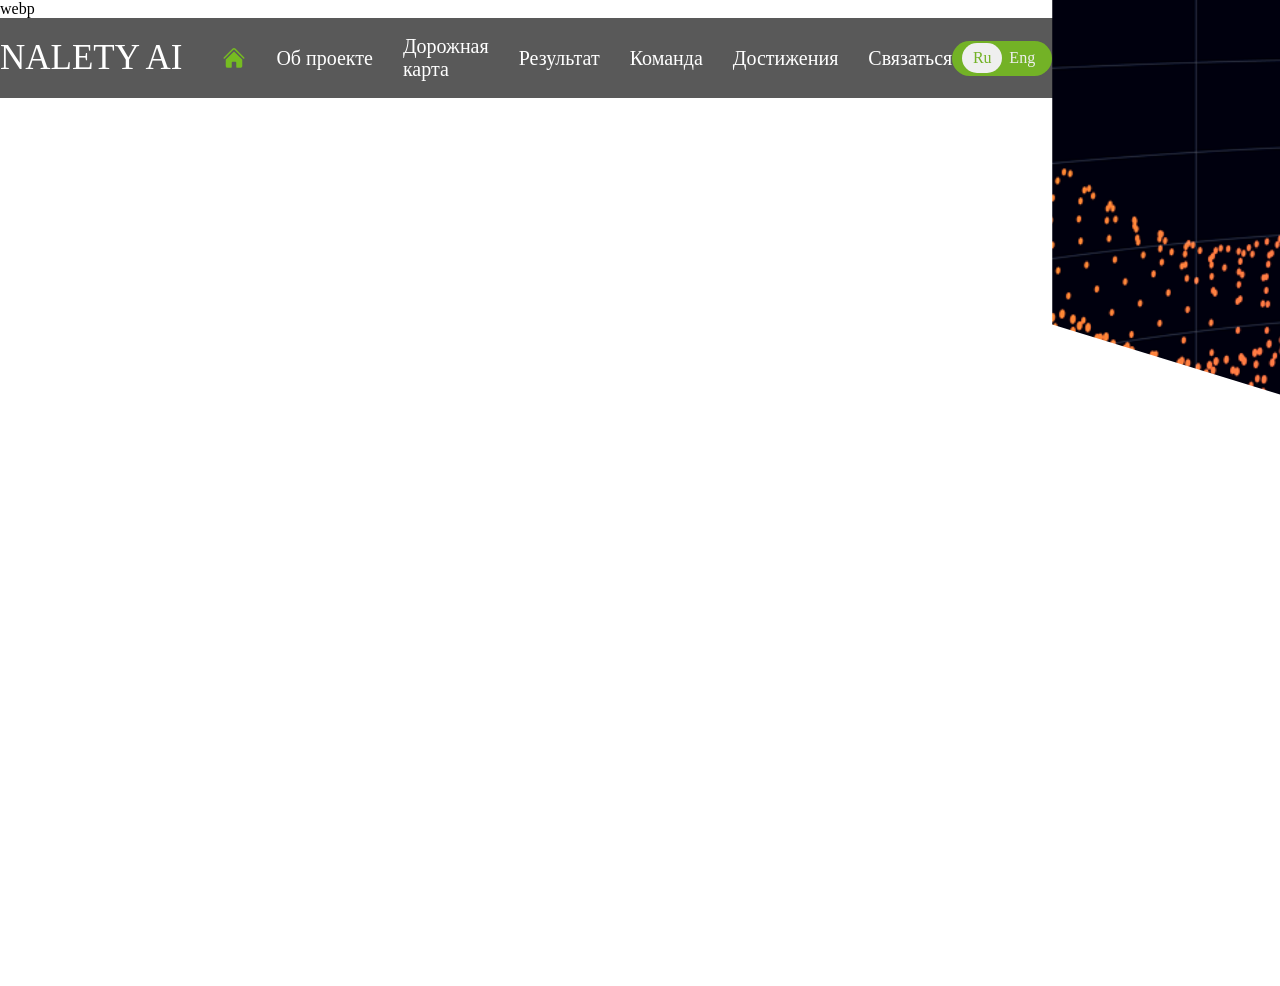
==== commit 53e7eba1: "1.1" ====
--- a/nalety.html
+++ b/nalety.html
@@ -1,4 +1,4 @@
-<!DOCTYPE html>
+webp<!DOCTYPE html>
 <html lang="ru">
 
 <head>
@@ -7,10 +7,10 @@
       content="width=device-width, initial-scale=1.0, user-scalable=no, maximum-scale=1.0, minimum-scale=1.0">
 <title>NALETY</title>
 <link rel="stylesheet" href="nalety.css"/>
-<link href="img/favicon.jpg" rel="shortcut icon" type="image/x-icon"/>
+<link href="img/favicon.webp" rel="shortcut icon" type="image/x-icon"/>
 </head>
 
-<body>
+<bowebp
 <div class="header_top">
 <a class="logo center" href="#home">NALETY&nbsp;AI</a>
 <nav class="navigation">
@@ -49,7 +49,7 @@
 </header>
 
 <section class="about_project" id="about_project">
-<div class="left center"><img src="img/project.png" alt="Фото проекта" class="project_img"/></div>
+<div class="left center"><img src="img/project.webp" alt="Фото проекта" class="project_img"/></div>
 <div class="right">
 <h2 class="about_project_title center">Nalety IA</h2>
 <p class="about_project_description">  Мы создали «Nalety AI» для того, чтобы соединить людей, независимо от того, на каком языке они говорят. Мы верим, что мир без языковых барьеров возможен, и наша технология — первый шаг к этому. Представьте себе, как легко вести переговоры с международными партнерами, проводить прямые эфиры и стримы для мировой аудитории, учить иностранные языки, погружаясь в их культуру, или просто общаться с друзьями по всему миру без переводчиков.</p>
@@ -102,19 +102,19 @@
 <input type="radio" class="slider_input" id="slider_result2" name="slider_result"/>
 <input type="radio" class="slider_input" id="slider_result3" name="slider_result"/>
 <div class="result_view slider_wrapper">
-<a href="img/result1.png" target="_blank" class="result_element slider_link center"><img class="result_img slider_img" src="img/result1.png" alt=""></a>
-<a href="img/result2.png" target="_blank" class="result_element slider_link center"><img class="result_img slider_img" src="img/result2.png" alt=""></a>
-<a href="img/result3.png" target="_blank" class="result_element slider_link center"><img class="result_img slider_img" src="img/result3.png" alt=""></a>
+<a href="img/result1.png" target="_blank" class="result_element slider_link center"><img class="result_img slider_img" src="img/result1.webp" alt=""></a>
+<a href="img/result2.png" target="_blank" class="result_element slider_link center"><img class="result_img slider_img" src="img/result2.webp" alt=""></a>
+<a href="img/result3.png" target="_blank" class="result_element slider_link center"><img class="result_img slider_img" src="img/result3.webp" alt=""></a>
 </div>
 <div class="result_view slider_wrapper">
-<a href="img/result4.png" target="_blank" class="result_element slider_link center"><img class="result_img slider_img" src="img/result4.png" alt=""></a>
-<a href="img/result5.png" target="_blank" class="result_element slider_link center"><img class="result_img slider_img" src="img/result5.png" alt=""></a>
-<a href="img/result6.png" target="_blank" class="result_element slider_link center"><img class="result_img slider_img" src="img/result6.png" alt=""></a>
+<a href="img/result4.png" target="_blank" class="result_element slider_link center"><img class="result_img slider_img" src="img/result4.webp" alt=""></a>
+<a href="img/result5.png" target="_blank" class="result_element slider_link center"><img class="result_img slider_img" src="img/result5.webp" alt=""></a>
+<a href="img/result6.png" target="_blank" class="result_element slider_link center"><img class="result_img slider_img" src="img/result6.webp" alt=""></a>
 </div>
 <div class="result_view slider_wrapper">
-<a href="img/result7.png" target="_blank" class="result_element slider_link center"><img class="result_img slider_img" src="img/result7.png" alt=""></a>
-<a href="img/result8.png" target="_blank" class="result_element slider_link center"><img class="result_img slider_img" src="img/result8.png" alt=""></a>
-<a href="img/result9.png" target="_blank" class="result_element slider_link center"><img class="result_img slider_img" src="img/result9.png" alt=""></a>
+<a href="img/result7.png" target="_blank" class="result_element slider_link center"><img class="result_img slider_img" src="img/result7.webp" alt=""></a>
+<a href="img/result8.png" target="_blank" class="result_element slider_link center"><img class="result_img slider_img" src="img/result8.webp" alt=""></a>
+<a href="img/result9.png" target="_blank" class="result_element slider_link center"><img class="result_img slider_img" src="img/result9.webp" alt=""></a>
 </div>
 <div class="slider_controls center">
 <label for="slider_result1" class="controls_element"></label>
@@ -151,14 +151,14 @@
 <input type="radio" class="slider_input" id="slider_achievements1" name="slider_achievements" checked />
 <input type="radio" class="slider_input" id="slider_achievements2" name="slider_achievements"/>
 <div class="achievements_view slider_wrapper">
-<a href="img/achievements1.jpg" target="_blank" class="achievements_element slider_link center"><img class="achievements_img slider_img" src="img/achievements1.jpg" alt=""></a>
-<a href="img/achievements2.jpg" target="_blank" class="achievements_element slider_link center"><img class="achievements_img slider_img" src="img/achievements2.jpg" alt=""></a>
-<a href="img/achievements3.jpg" target="_blank" class="achievements_element slider_link center"><img class="achievements_img slider_img" src="img/achievements3.jpg" alt=""></a>
+<a href="img/achievements1.jpg" target="_blank" class="achievements_element slider_link center"><img class="achievements_img slider_img" src="img/achievements1.webp" alt=""></a>
+<a href="img/achievements2.jpg" target="_blank" class="achievements_element slider_link center"><img class="achievements_img slider_img" src="img/achievements2.webp" alt=""></a>
+<a href="img/achievements3.jpg" target="_blank" class="achievements_element slider_link center"><img class="achievements_img slider_img" src="img/achievements3.webp" alt=""></a>
 </div>
 <div class="achievements_view slider_wrapper">
-<a href="img/achievements4.png" target="_blank" class="achievements_element slider_link center"><img class="achievements_img slider_img" src="img/achievements4.png" alt=""></a>
-<a href="img/achievements5.png" target="_blank" class="achievements_element slider_link center"><img class="achievements_img slider_img" src="img/achievements5.png" alt=""></a>
-<a href="img/achievements6.png" target="_blank" class="achievements_element slider_link center"><img class="achievements_img slider_img" src="img/achievements6.png" alt=""></a>
+<a href="img/achievements4.png" target="_blank" class="achievements_element slider_link center"><img class="achievements_img slider_img" src="img/achievements4.webp" alt=""></a>
+<a href="img/achievements5.png" target="_blank" class="achievements_element slider_link center"><img class="achievements_img slider_img" src="img/achievements5.webp" alt=""></a>
+<a href="img/achievements6.png" target="_blank" class="achievements_element slider_link center"><img class="achievements_img slider_img" src="img/achievements6.webp" alt=""></a>
 </div>
 <div class="slider_controls center">
 <label for="slider_achievements1" class="controls_element"></label>
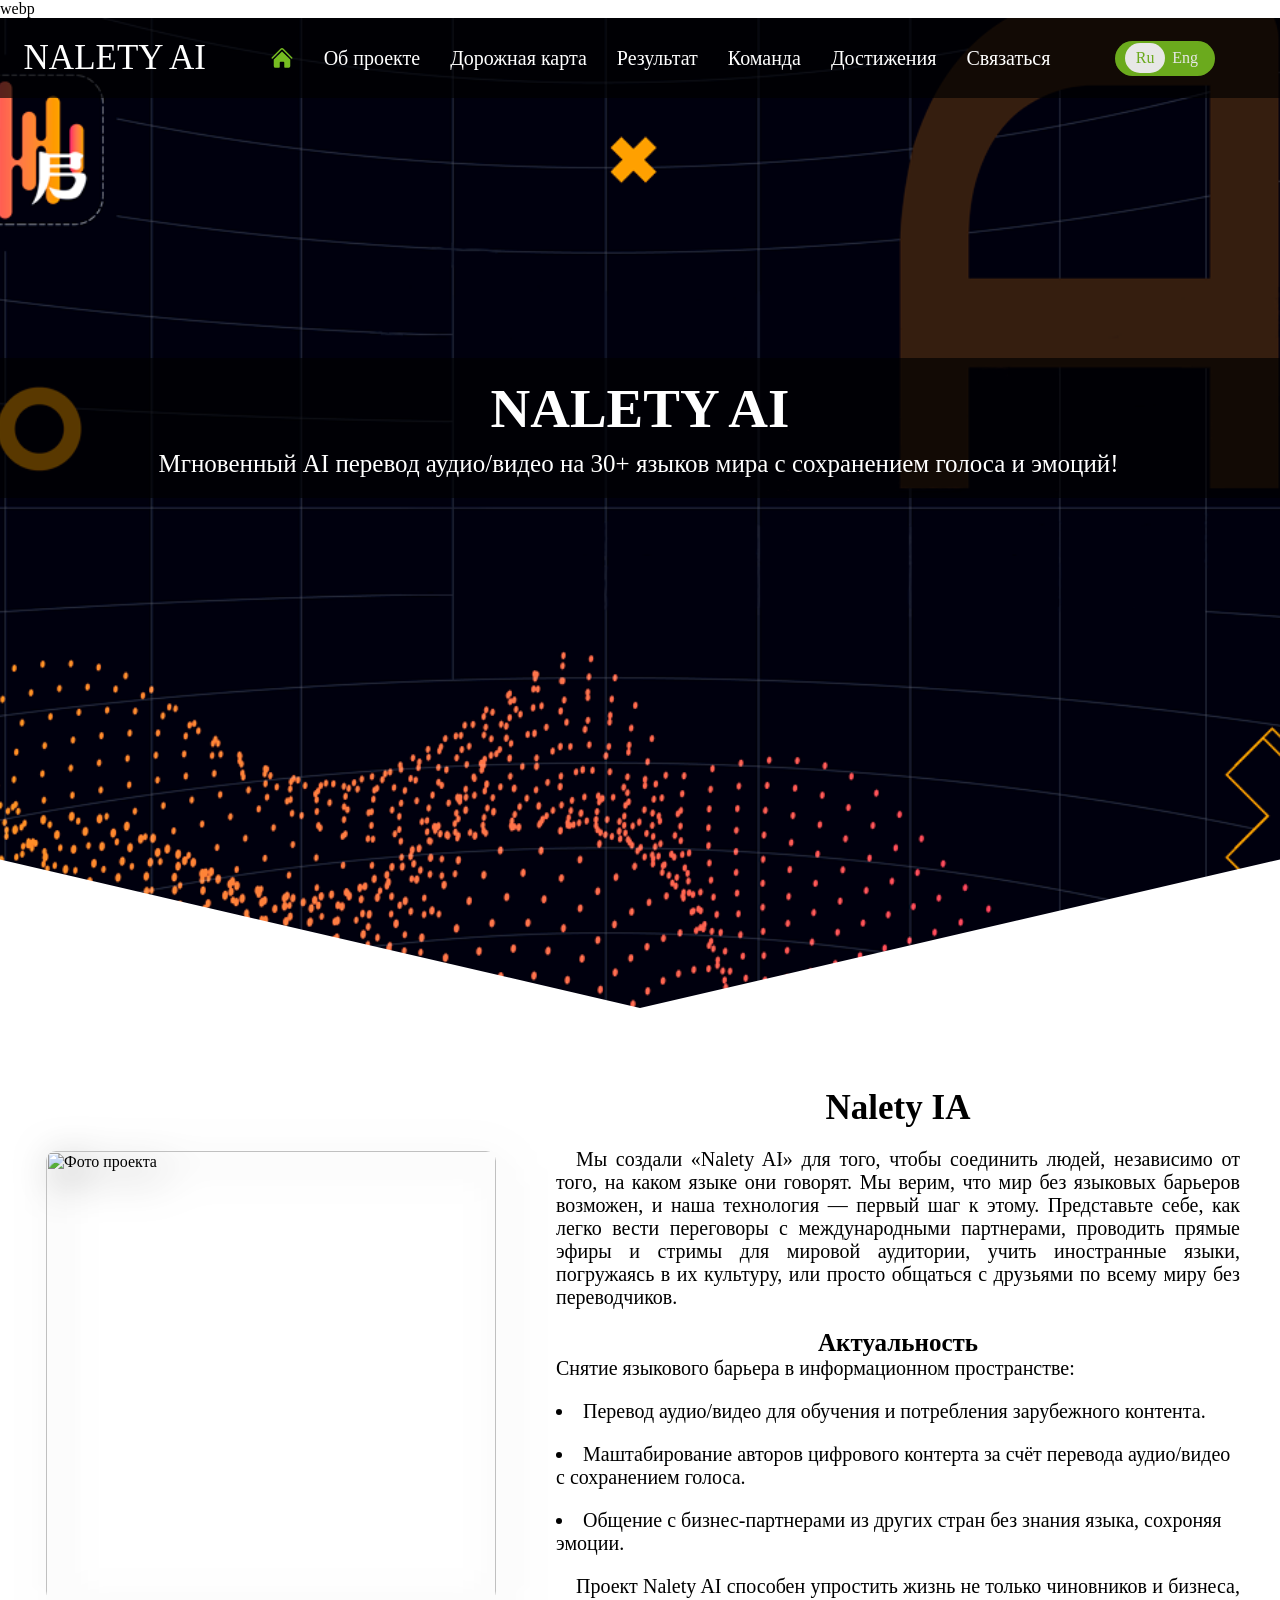
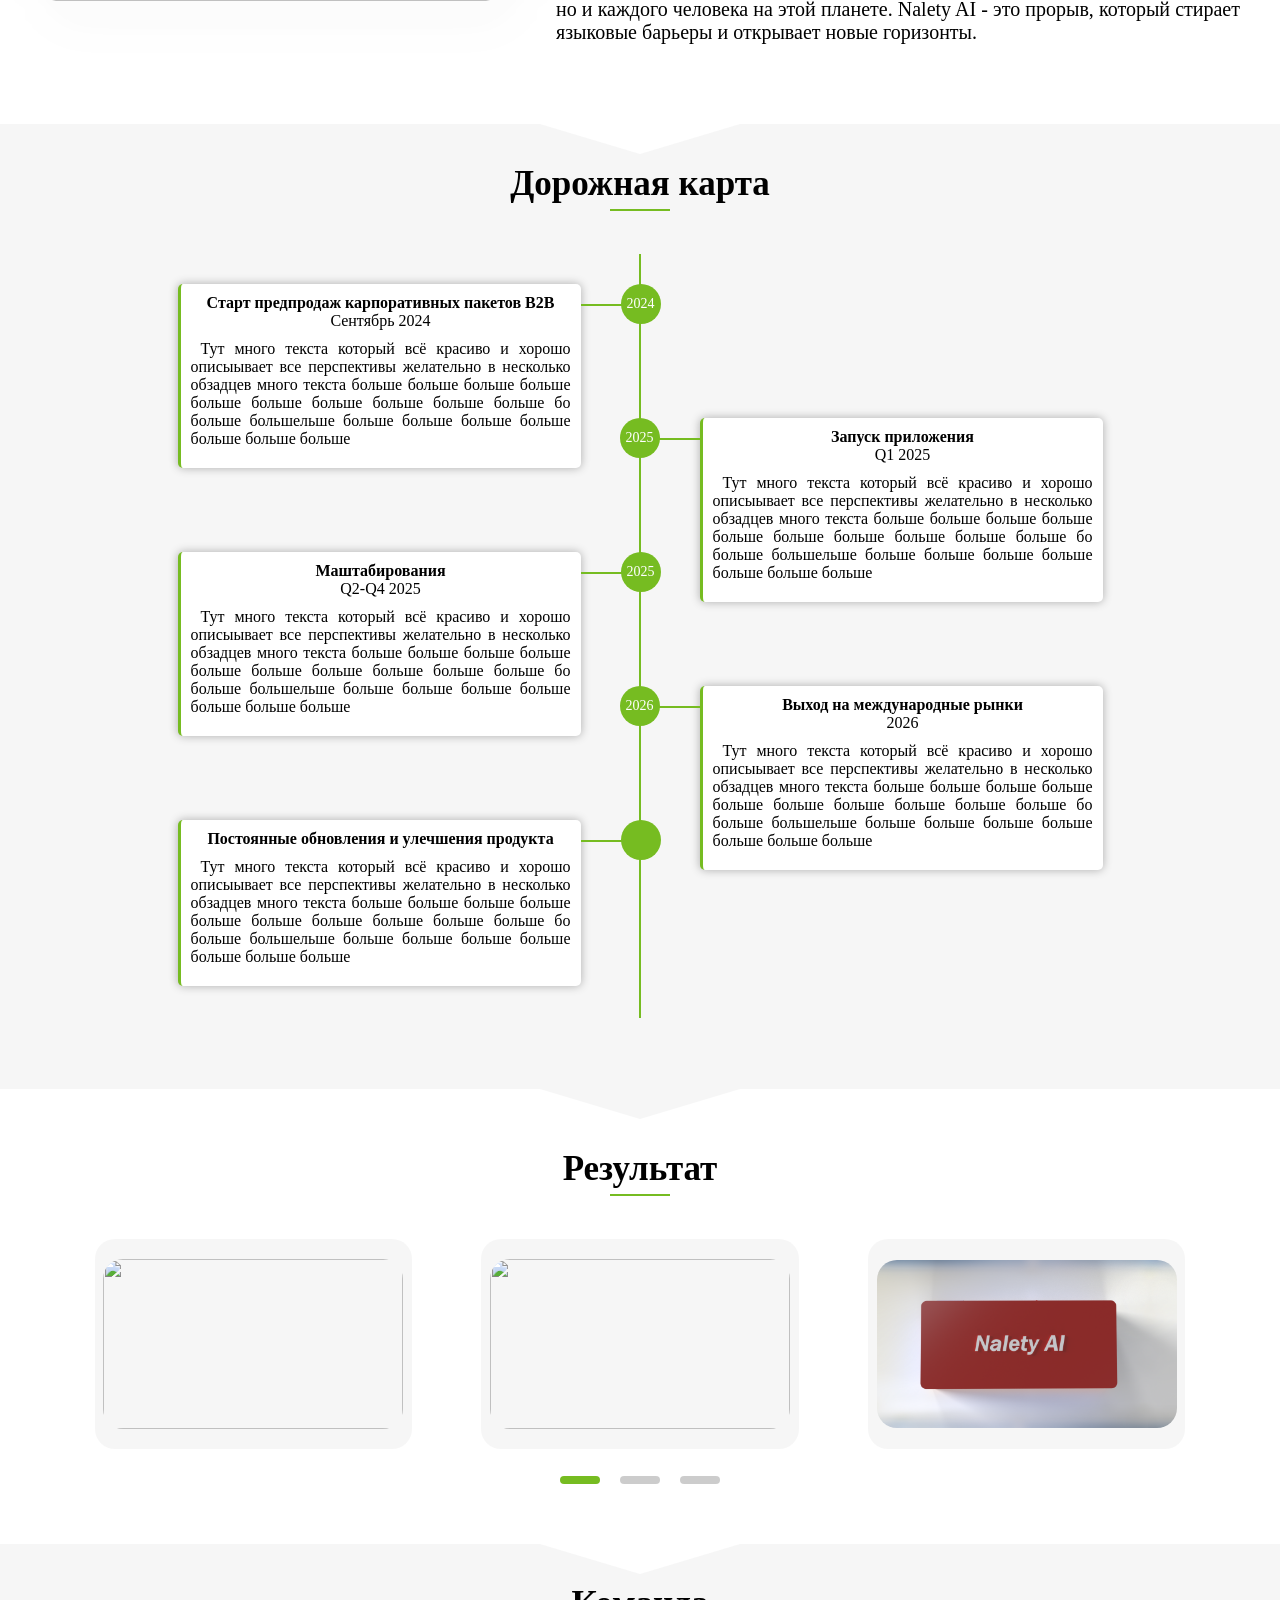
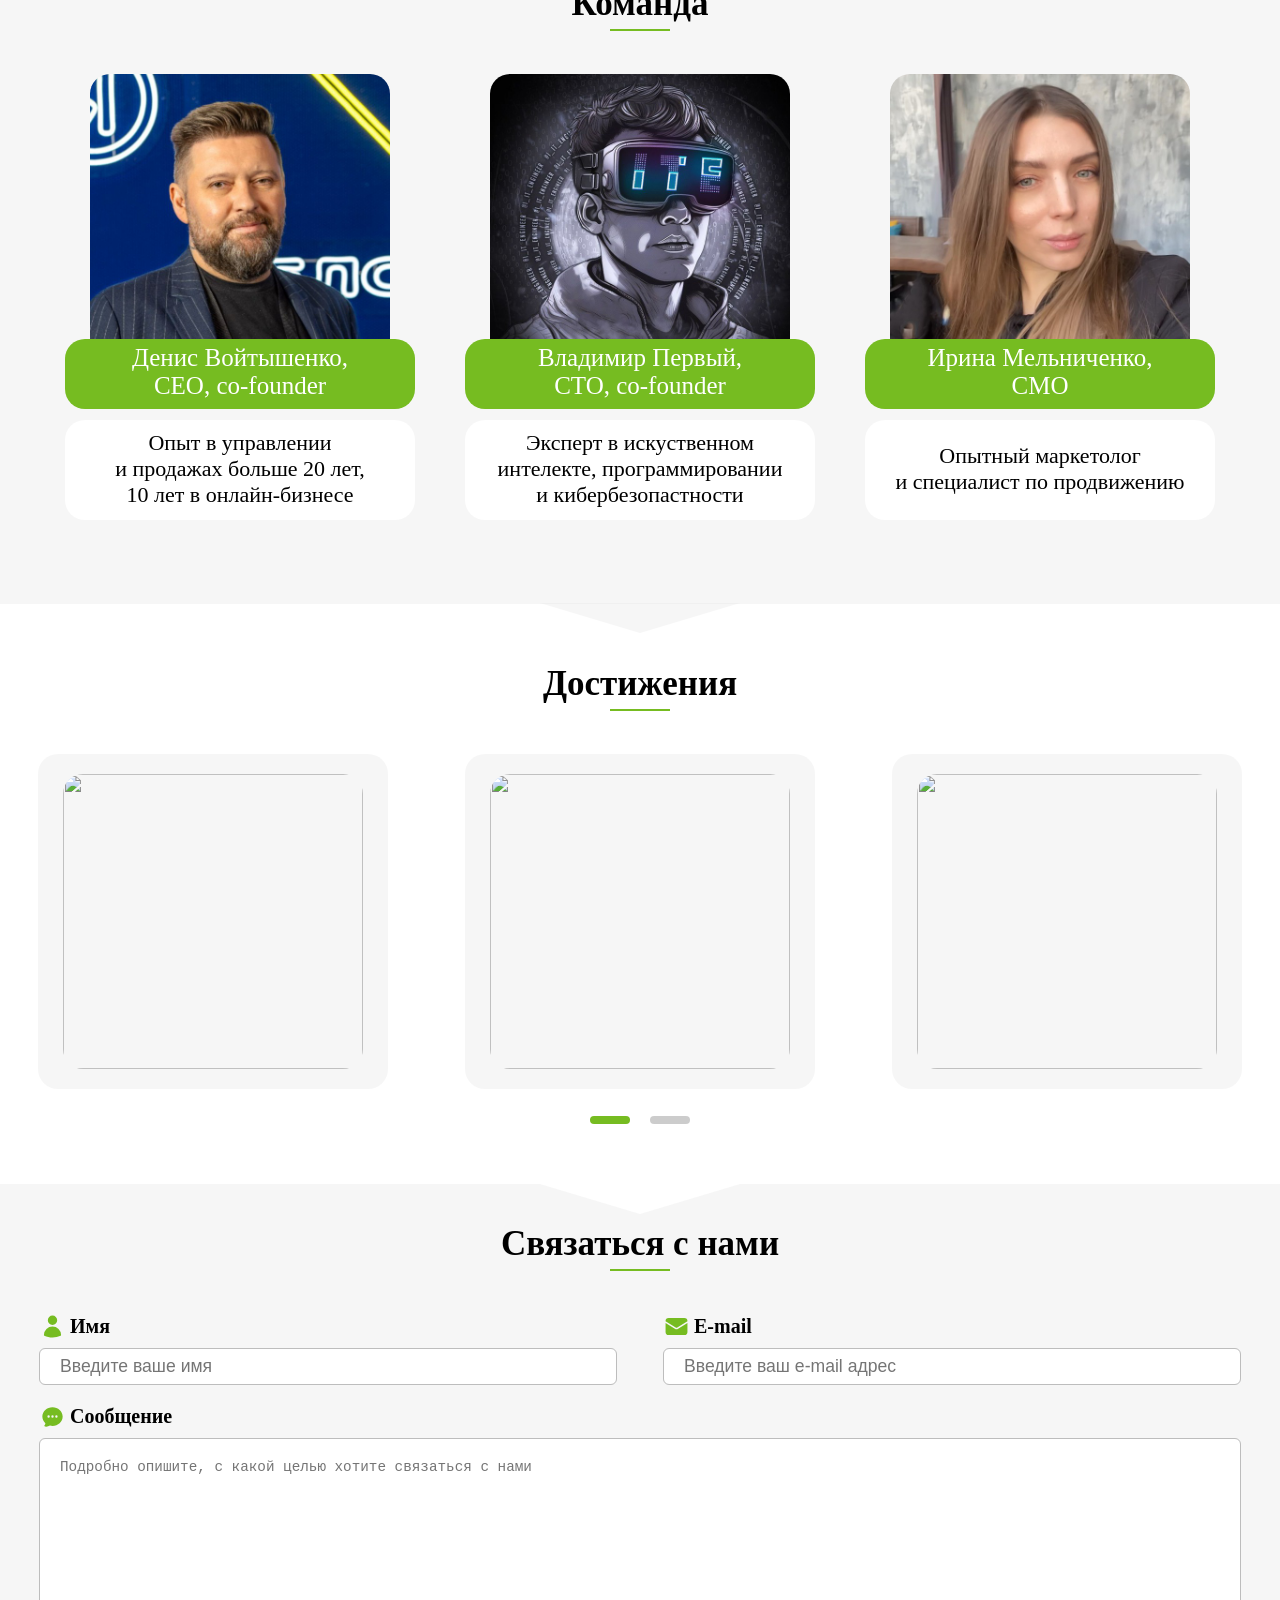
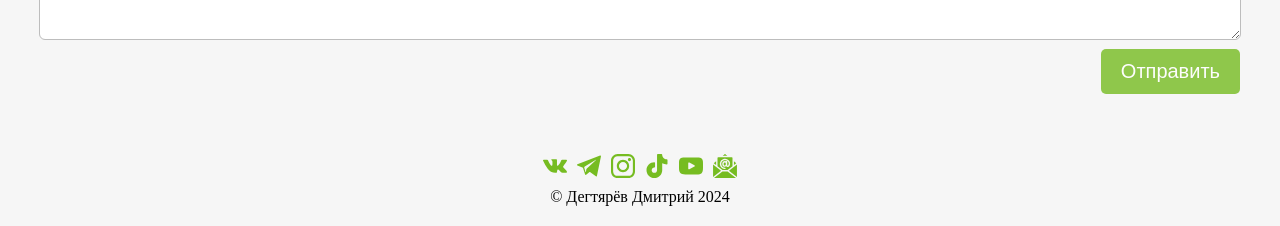
==== commit b49a3c51: "1.1" ====
--- a/nalety.html
+++ b/nalety.html
@@ -10,7 +10,7 @@
 <link href="img/favicon.webp" rel="shortcut icon" type="image/x-icon"/>
 </head>
 
-<bowebp
+<body>
 <div class="header_top">
 <a class="logo center" href="#home">NALETY&nbsp;AI</a>
 <nav class="navigation">
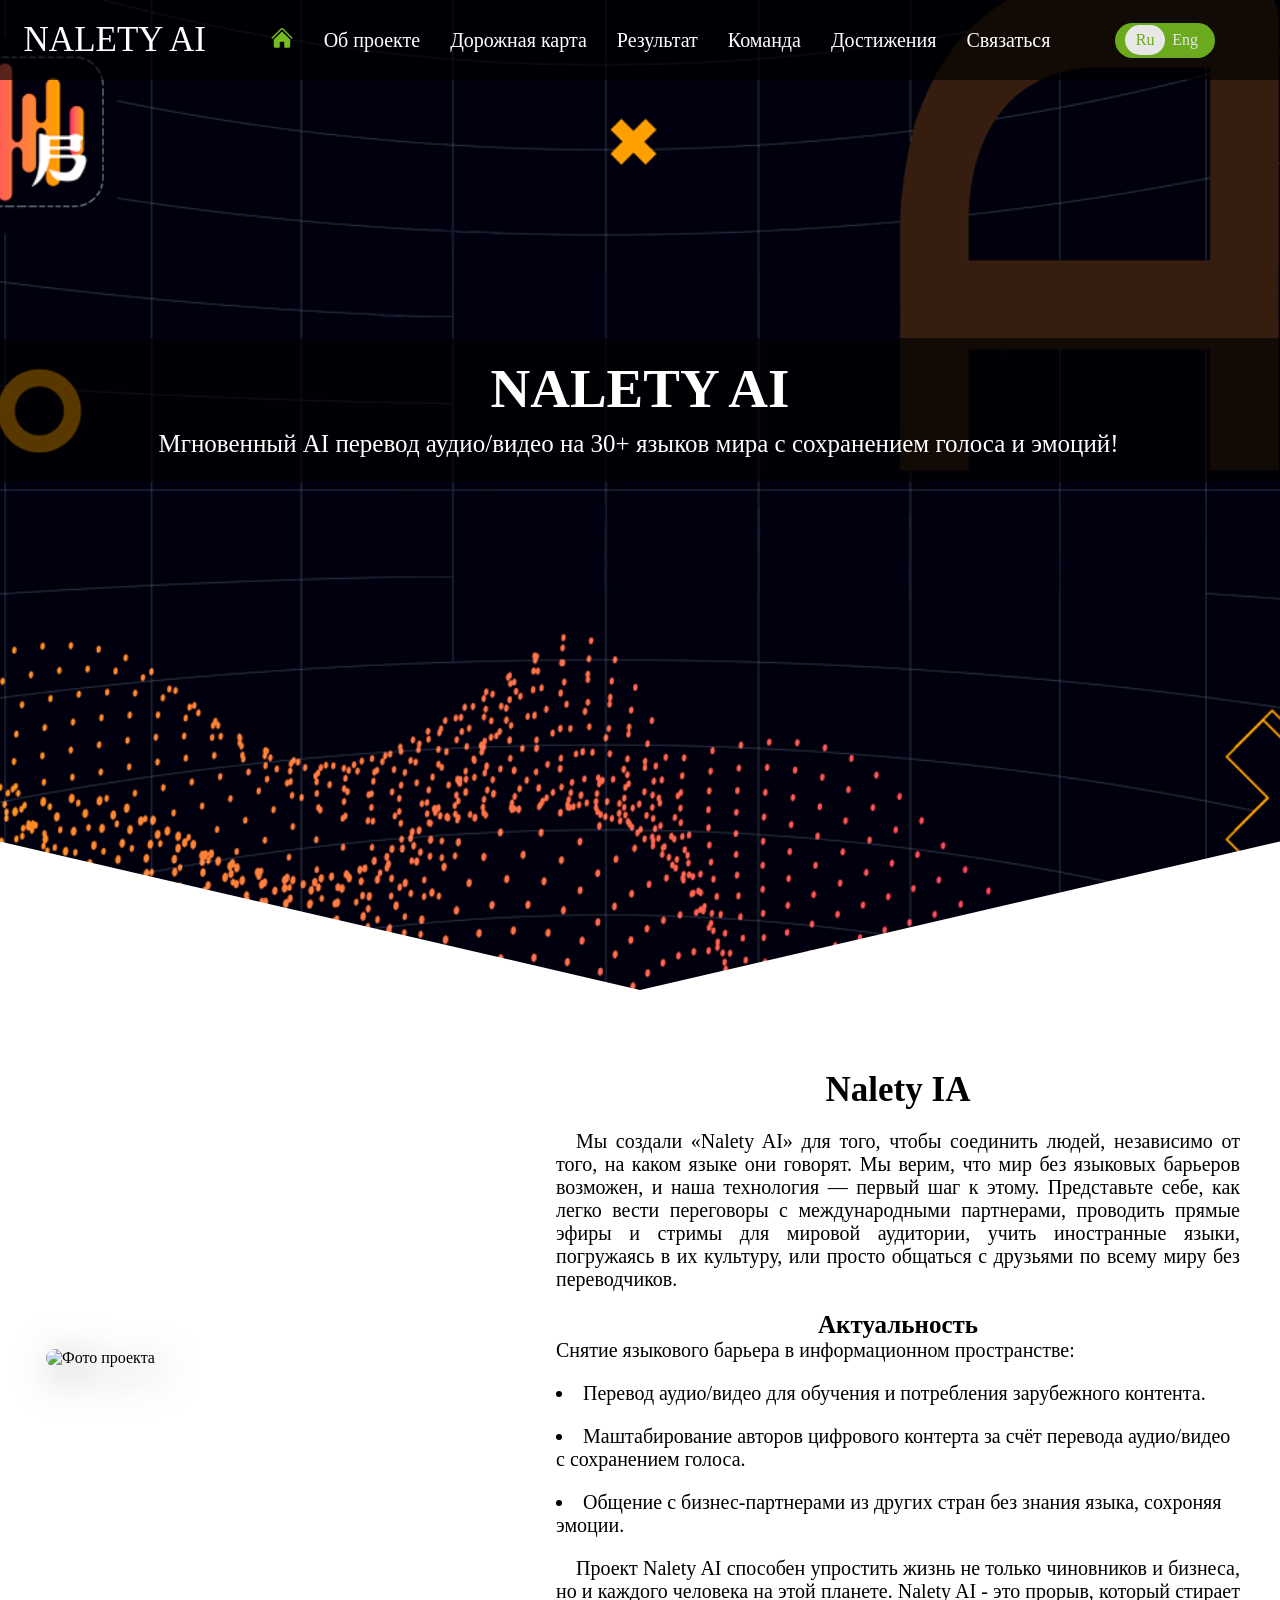
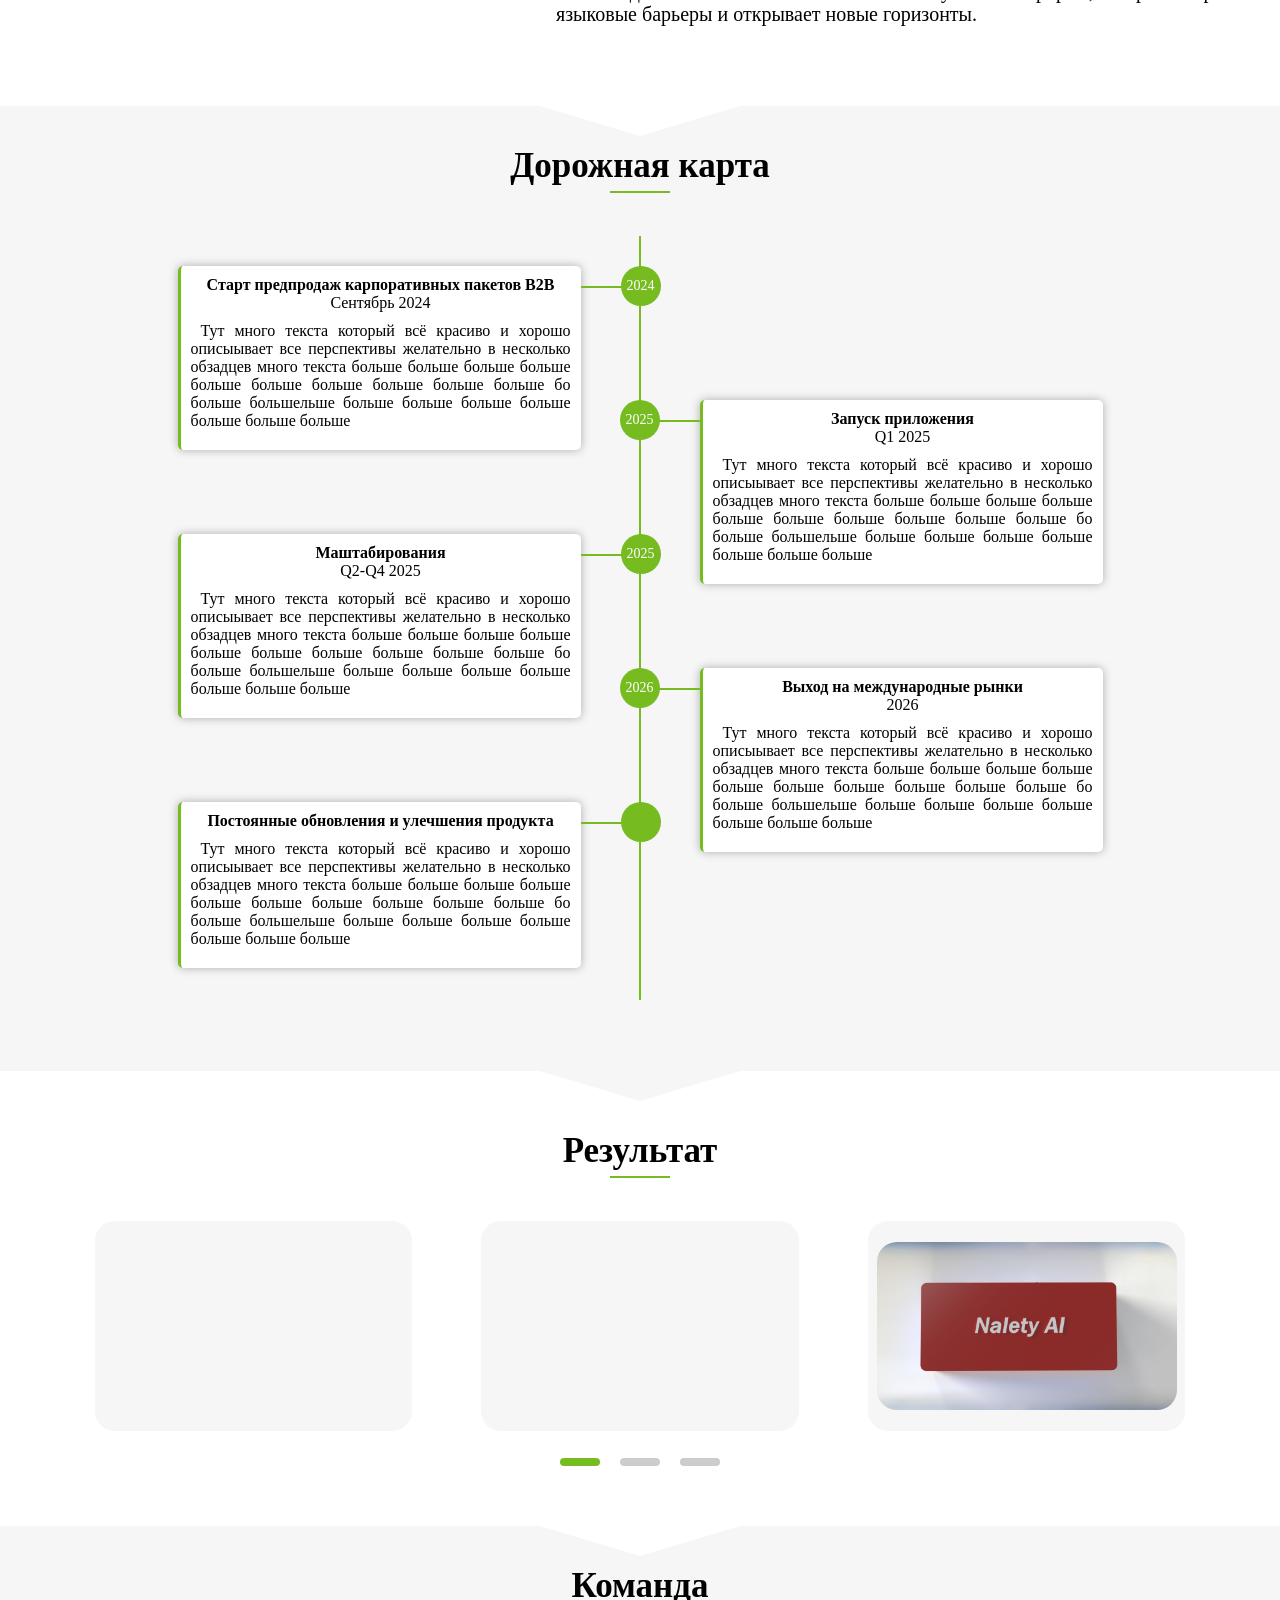
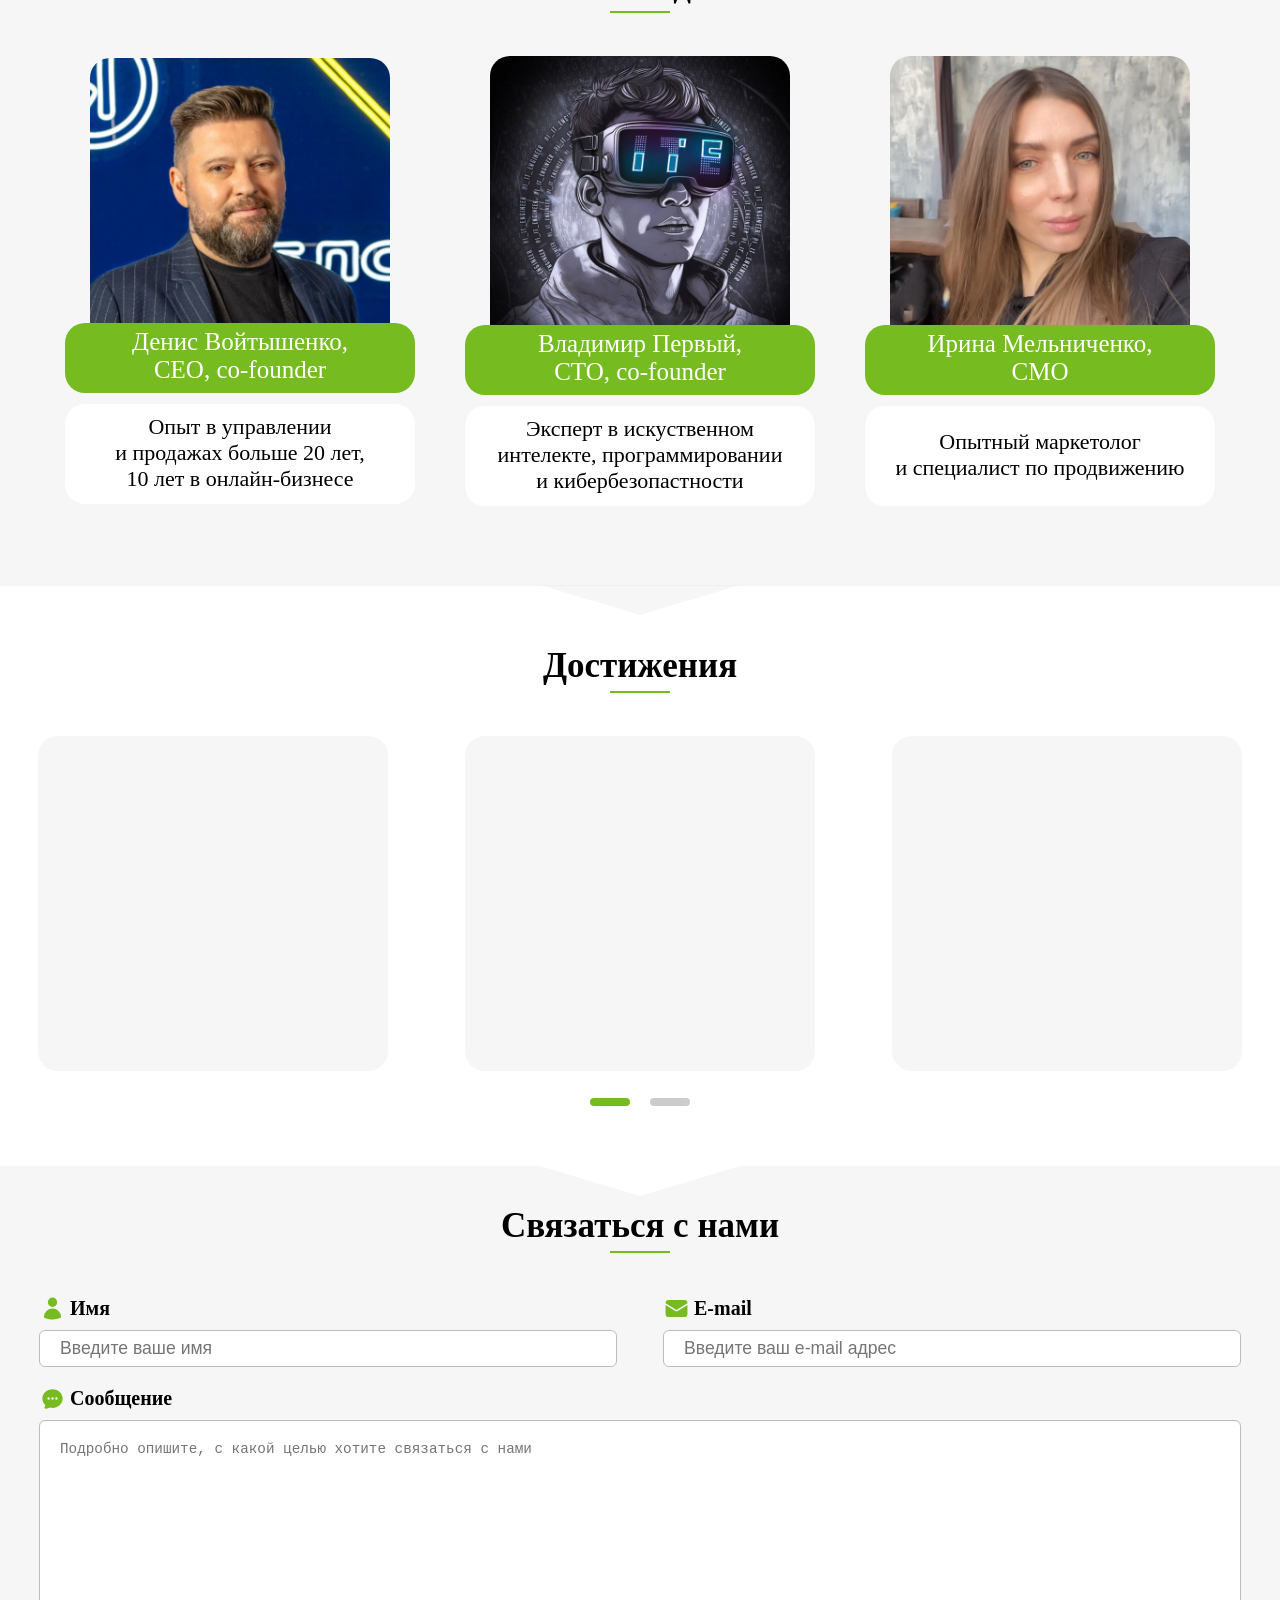
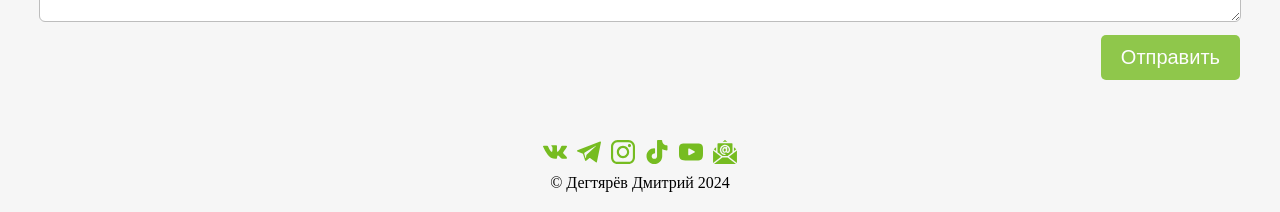
==== commit 44565e14: "1.1" ====
--- a/nalety.html
+++ b/nalety.html
@@ -1,4 +1,4 @@
-webp<!DOCTYPE html>
+<!DOCTYPE html>
 <html lang="ru">
 
 <head>
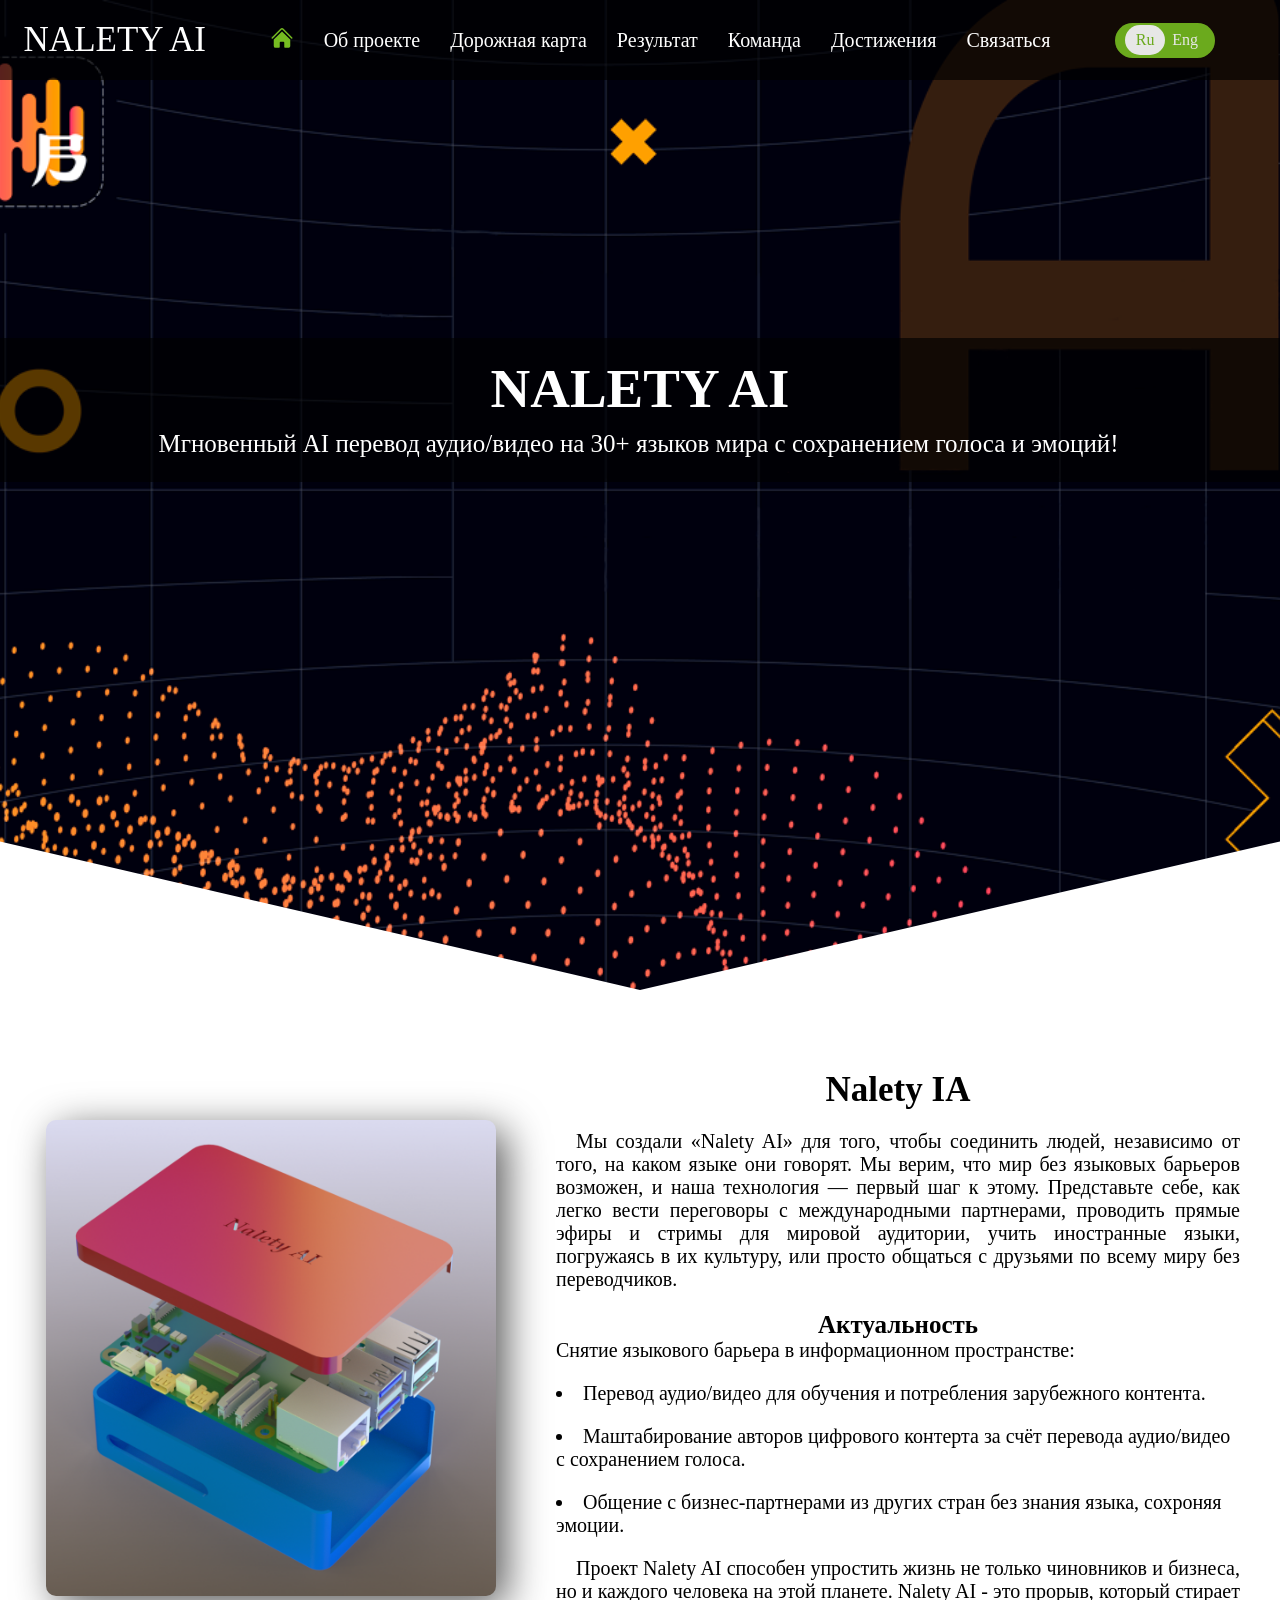
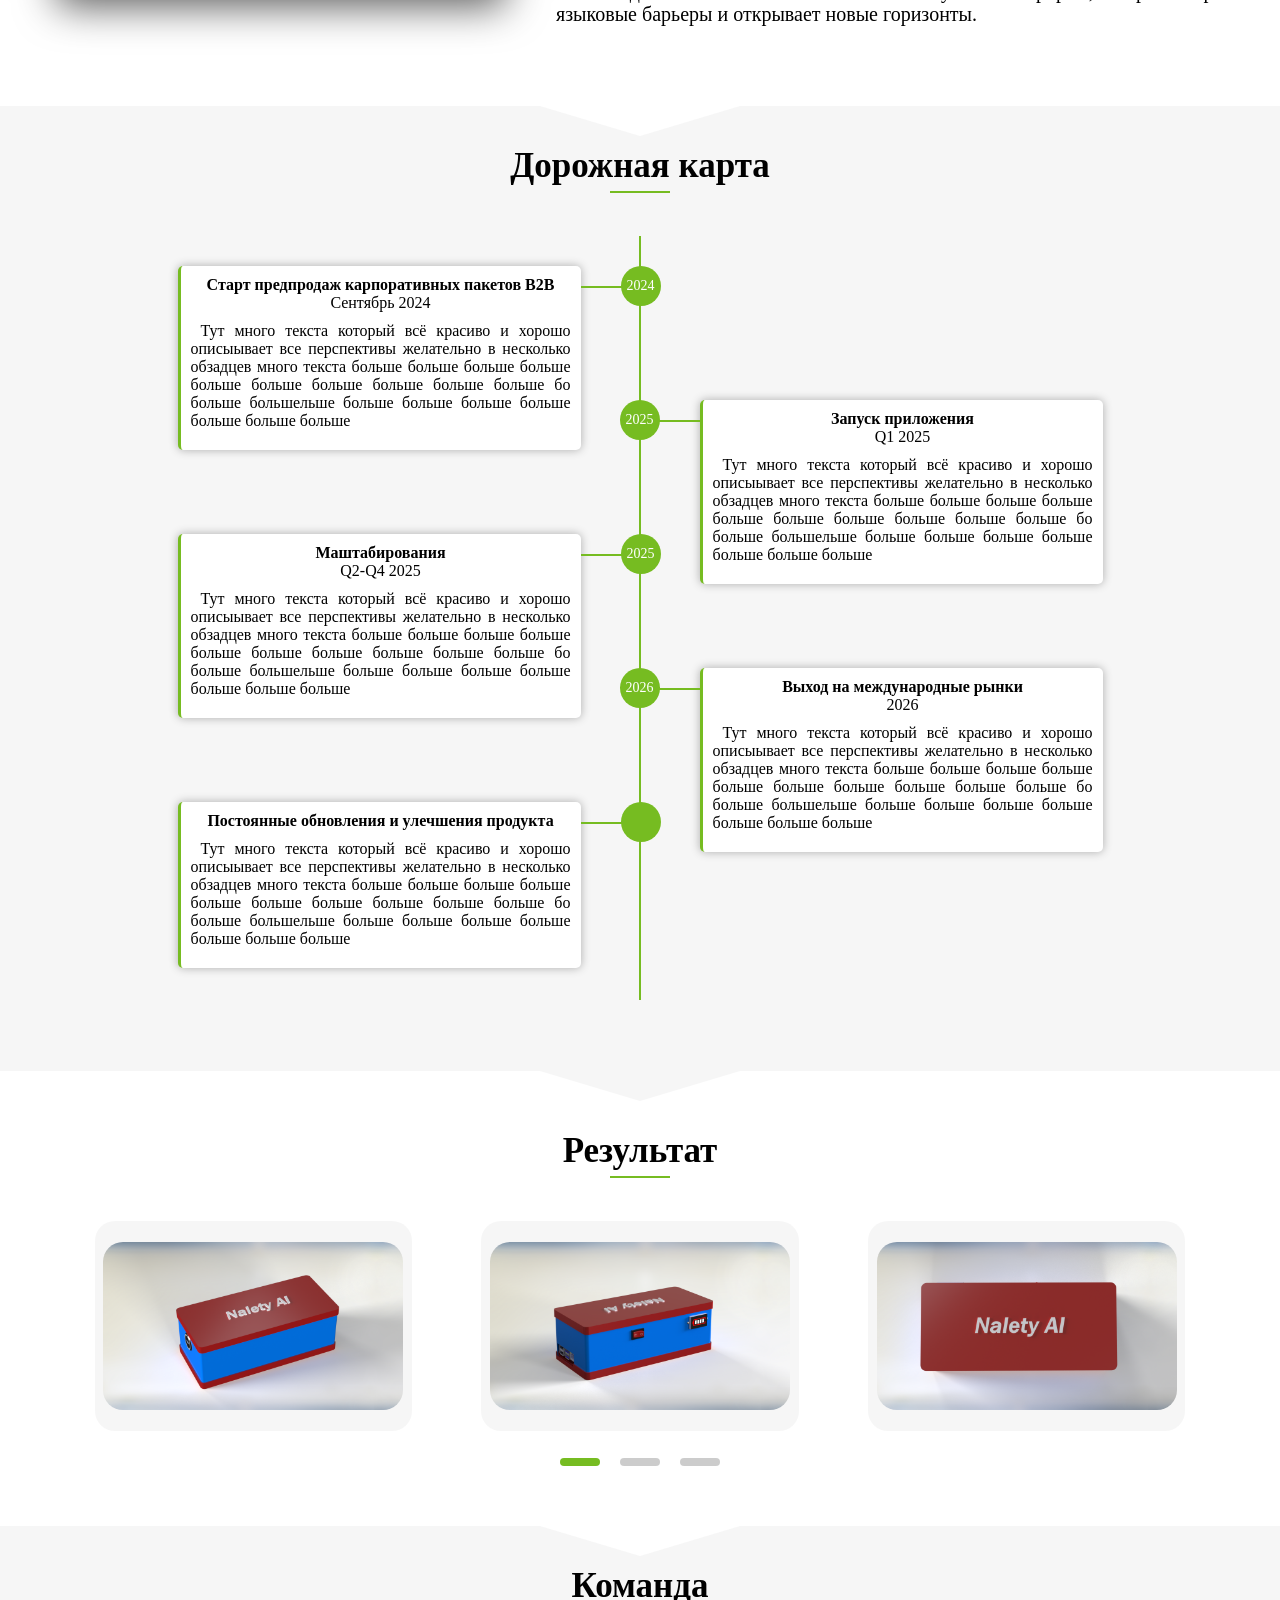
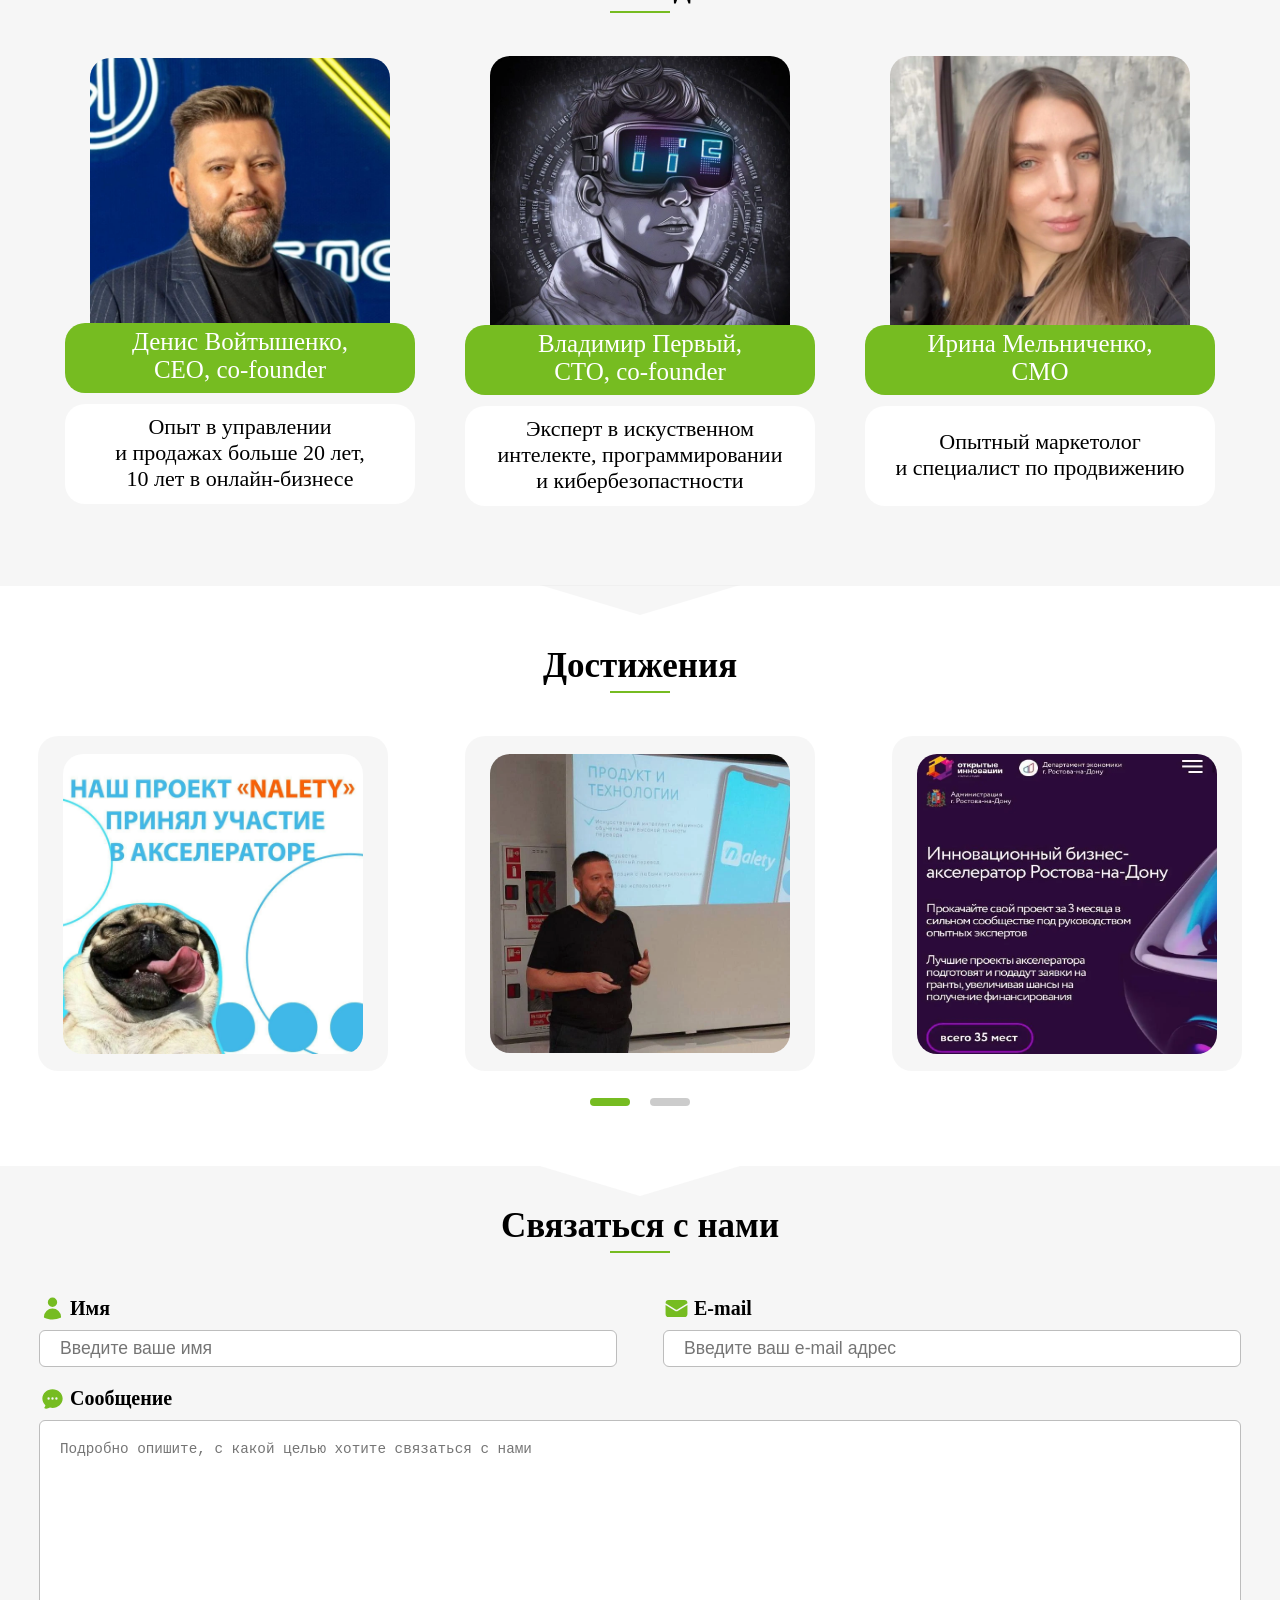
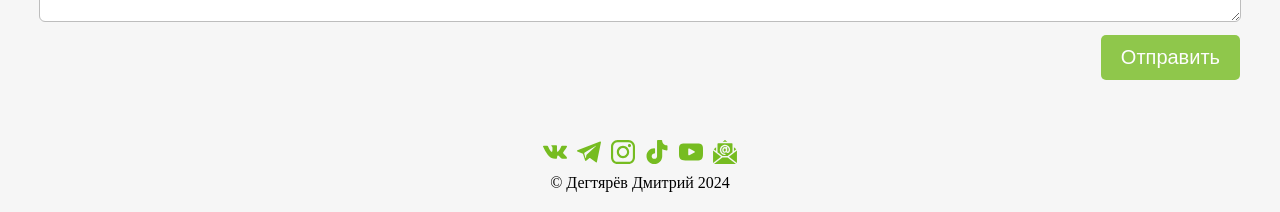
==== commit 8de6f80a: "1.1" ====
--- a/nalety.html
+++ b/nalety.html
@@ -102,19 +102,19 @@
 <input type="radio" class="slider_input" id="slider_result2" name="slider_result"/>
 <input type="radio" class="slider_input" id="slider_result3" name="slider_result"/>
 <div class="result_view slider_wrapper">
-<a href="img/result1.png" target="_blank" class="result_element slider_link center"><img class="result_img slider_img" src="img/result1.webp" alt=""></a>
-<a href="img/result2.png" target="_blank" class="result_element slider_link center"><img class="result_img slider_img" src="img/result2.webp" alt=""></a>
-<a href="img/result3.png" target="_blank" class="result_element slider_link center"><img class="result_img slider_img" src="img/result3.webp" alt=""></a>
+<a href="img/result1.webp" target="_blank" class="result_element slider_link center"><img class="result_img slider_img" src="img/result1.webp" alt=""></a>
+<a href="img/result2.webp" target="_blank" class="result_element slider_link center"><img class="result_img slider_img" src="img/result2.webp" alt=""></a>
+<a href="img/result3.webp" target="_blank" class="result_element slider_link center"><img class="result_img slider_img" src="img/result3.webp" alt=""></a>
 </div>
 <div class="result_view slider_wrapper">
-<a href="img/result4.png" target="_blank" class="result_element slider_link center"><img class="result_img slider_img" src="img/result4.webp" alt=""></a>
-<a href="img/result5.png" target="_blank" class="result_element slider_link center"><img class="result_img slider_img" src="img/result5.webp" alt=""></a>
-<a href="img/result6.png" target="_blank" class="result_element slider_link center"><img class="result_img slider_img" src="img/result6.webp" alt=""></a>
+<a href="img/result4.webp" target="_blank" class="result_element slider_link center"><img class="result_img slider_img" src="img/result4.webp" alt=""></a>
+<a href="img/result5.webp" target="_blank" class="result_element slider_link center"><img class="result_img slider_img" src="img/result5.webp" alt=""></a>
+<a href="img/result6.webp" target="_blank" class="result_element slider_link center"><img class="result_img slider_img" src="img/result6.webp" alt=""></a>
 </div>
 <div class="result_view slider_wrapper">
-<a href="img/result7.png" target="_blank" class="result_element slider_link center"><img class="result_img slider_img" src="img/result7.webp" alt=""></a>
-<a href="img/result8.png" target="_blank" class="result_element slider_link center"><img class="result_img slider_img" src="img/result8.webp" alt=""></a>
-<a href="img/result9.png" target="_blank" class="result_element slider_link center"><img class="result_img slider_img" src="img/result9.webp" alt=""></a>
+<a href="img/result7.webp" target="_blank" class="result_element slider_link center"><img class="result_img slider_img" src="img/result7.webp" alt=""></a>
+<a href="img/result8.webp" target="_blank" class="result_element slider_link center"><img class="result_img slider_img" src="img/result8.webp" alt=""></a>
+<a href="img/result9.webp" target="_blank" class="result_element slider_link center"><img class="result_img slider_img" src="img/result9.webp" alt=""></a>
 </div>
 <div class="slider_controls center">
 <label for="slider_result1" class="controls_element"></label>
@@ -128,17 +128,17 @@
 <h2 class="second_title">Команда</h2>
 <div class="team_wrapper center">
 <div class="img_wrapper">
-<img class="team_img center" src="img/team1.jpg" alt="">
+<img class="team_img center" src="img/team1.webp" alt="">
 <div class="team_name center">Денис Войтышенко,<br>CEO, co-founder</div>
 <div class="team_description">Опыт в управлении<br>и продажах больше 20 лет,<br>10 лет в онлайн-бизнесе</div>
 </div>
 <div class="img_wrapper">
-<img class="team_img" src="img/team2.jpg" alt="">
+<img class="team_img" src="img/team2.webp" alt="">
 <div class="team_name center">Владимир Первый,<br>CTO, co-founder</div>
 <div class="team_description">Эксперт в искуственном<br>интелекте, программировании<br>и кибербезопастности</div>
 </div>
 <div class="img_wrapper">
-<img class="team_img" src="img/team3.jpg" alt="">
+<img class="team_img" src="img/team3.webp" alt="">
 <div class="team_name center">Ирина Мельниченко,<br>CMO</div>
 <div class="team_description">Опытный маркетолог<br>и специалист по продвижению</div>
 </div>
@@ -151,14 +151,14 @@
 <input type="radio" class="slider_input" id="slider_achievements1" name="slider_achievements" checked />
 <input type="radio" class="slider_input" id="slider_achievements2" name="slider_achievements"/>
 <div class="achievements_view slider_wrapper">
-<a href="img/achievements1.jpg" target="_blank" class="achievements_element slider_link center"><img class="achievements_img slider_img" src="img/achievements1.webp" alt=""></a>
-<a href="img/achievements2.jpg" target="_blank" class="achievements_element slider_link center"><img class="achievements_img slider_img" src="img/achievements2.webp" alt=""></a>
-<a href="img/achievements3.jpg" target="_blank" class="achievements_element slider_link center"><img class="achievements_img slider_img" src="img/achievements3.webp" alt=""></a>
+<a href="img/achievements1.webp" target="_blank" class="achievements_element slider_link center"><img class="achievements_img slider_img" src="img/achievements1.webp" alt=""></a>
+<a href="img/achievements2.webp" target="_blank" class="achievements_element slider_link center"><img class="achievements_img slider_img" src="img/achievements2.webp" alt=""></a>
+<a href="img/achievements3.webp" target="_blank" class="achievements_element slider_link center"><img class="achievements_img slider_img" src="img/achievements3.webp" alt=""></a>
 </div>
 <div class="achievements_view slider_wrapper">
-<a href="img/achievements4.png" target="_blank" class="achievements_element slider_link center"><img class="achievements_img slider_img" src="img/achievements4.webp" alt=""></a>
-<a href="img/achievements5.png" target="_blank" class="achievements_element slider_link center"><img class="achievements_img slider_img" src="img/achievements5.webp" alt=""></a>
-<a href="img/achievements6.png" target="_blank" class="achievements_element slider_link center"><img class="achievements_img slider_img" src="img/achievements6.webp" alt=""></a>
+<a href="img/achievements4.webp" target="_blank" class="achievements_element slider_link center"><img class="achievements_img slider_img" src="img/achievements4.webp" alt=""></a>
+<a href="img/achievements5.webp" target="_blank" class="achievements_element slider_link center"><img class="achievements_img slider_img" src="img/achievements5.webp" alt=""></a>
+<a href="img/achievements6.webp" target="_blank" class="achievements_element slider_link center"><img class="achievements_img slider_img" src="img/achievements6.webp" alt=""></a>
 </div>
 <div class="slider_controls center">
 <label for="slider_achievements1" class="controls_element"></label>
--- a/nalety.css
+++ b/nalety.css
@@ -31,7 +31,7 @@
 /*Header*/ .header{ 	height: 110vh;-	background: url("img/background.png")no-repeat center;+	background: url("img/background.webp")no-repeat center; 	background-size: cover; 	clip-path: polygon(0 0, 100% 0, 100% 85%, 50% 100%, 0% 85%); 	position: relative;
